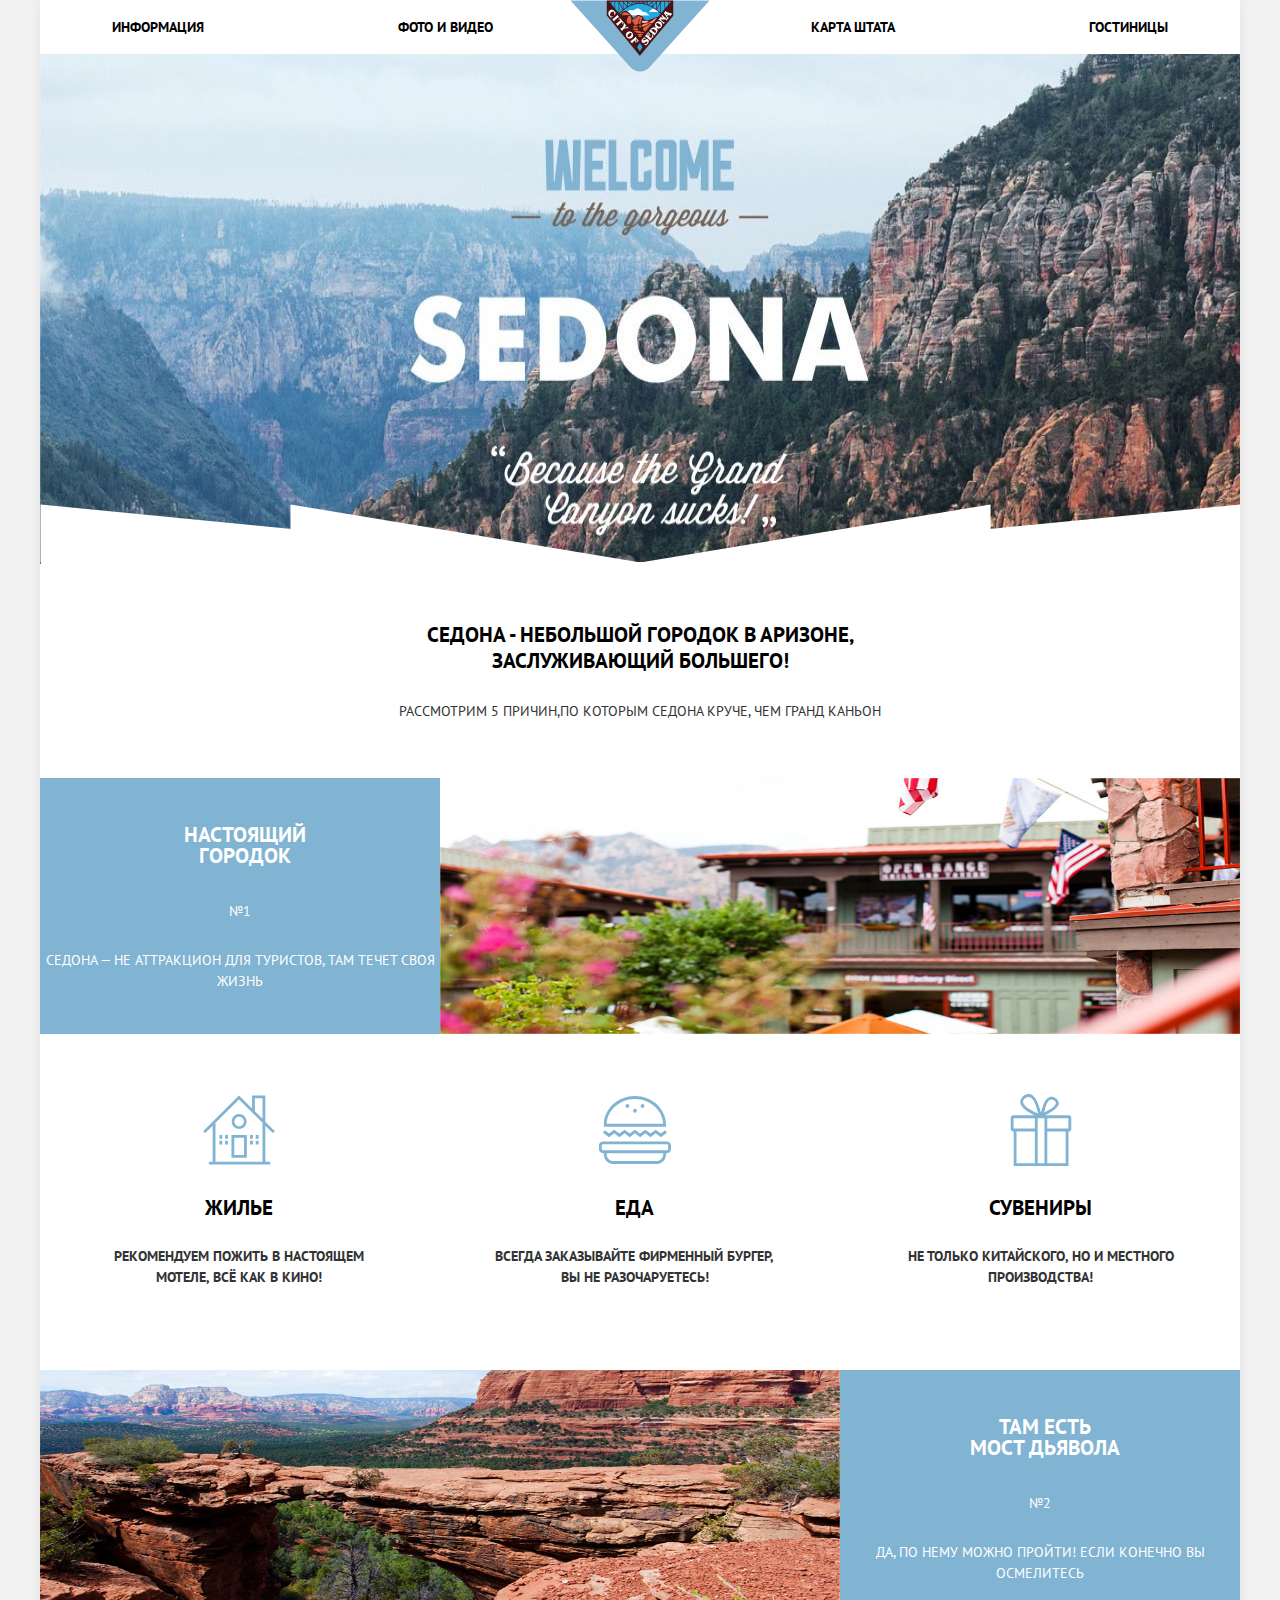
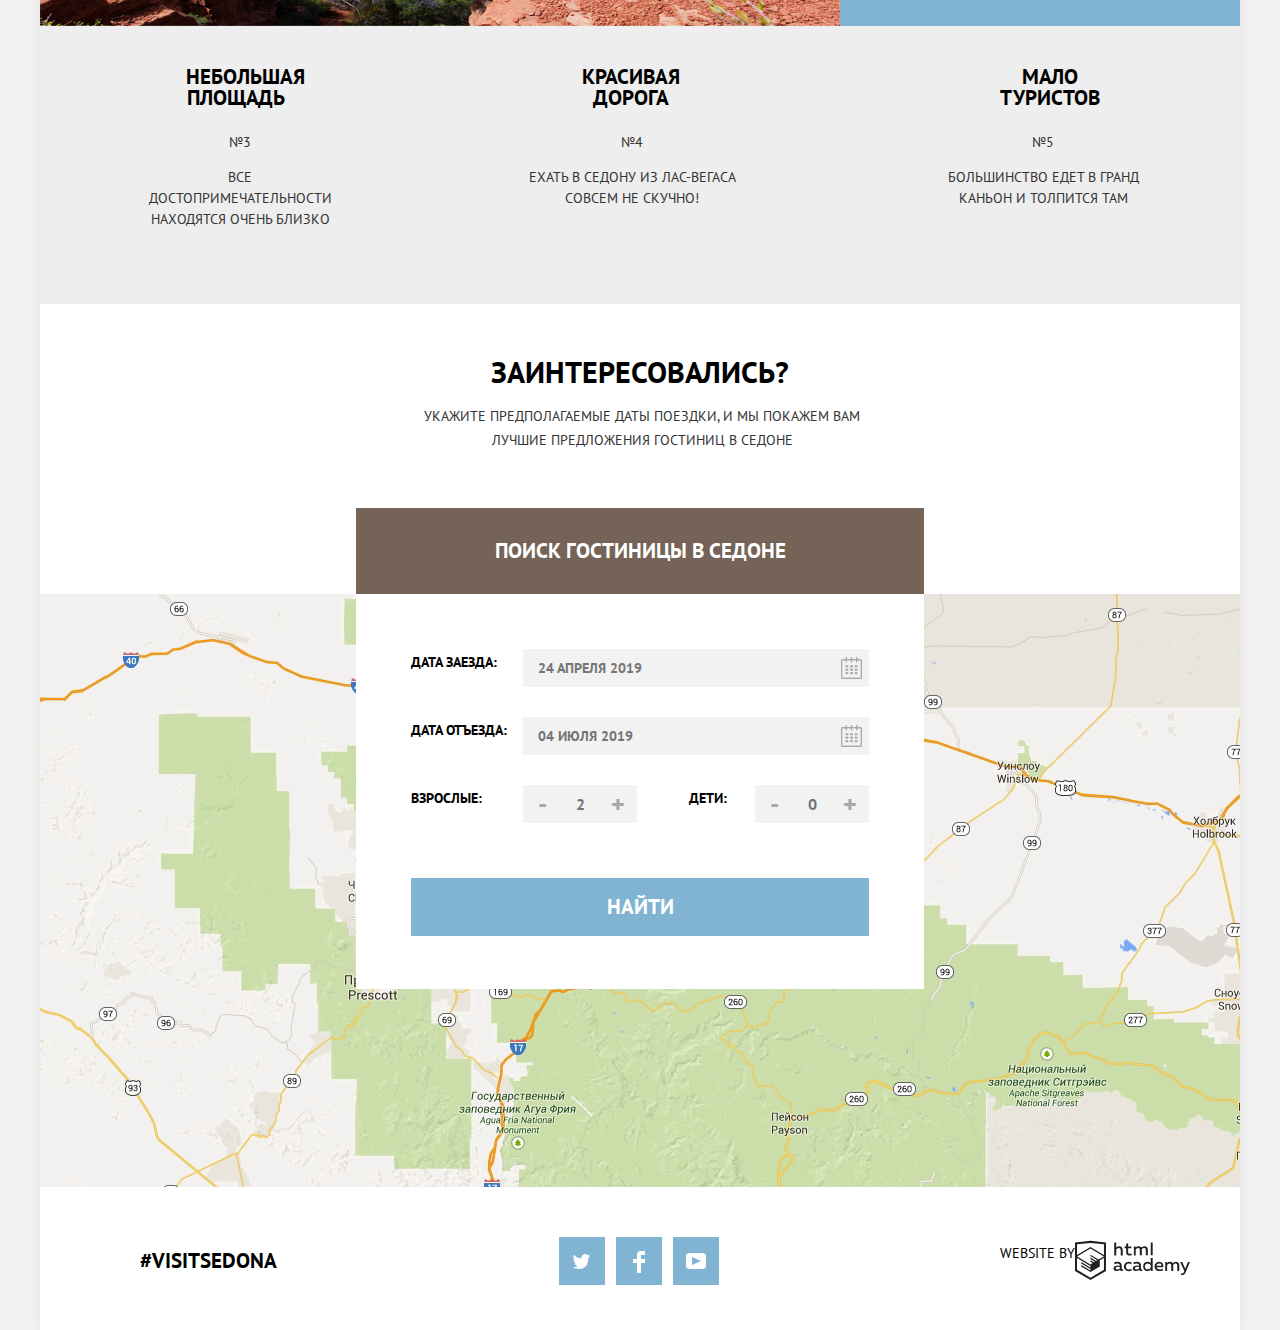
==== index.html @ 0217ecd9 "Доработка главной страницы 2" ====
<!Doctype html>
<html lang="ru">
<head>
	<meta charset="UTF-8">
	<meta name="keywords" content="отдых в Седоне, Седона, жилье в Седоне">
	<meta name="description" content="Поиск и бронирование жилья в Седоне. Помощь в организации отдыха.">
	<link href="css/normalize.css" rel="stylesheet">
	<link href="https://fonts.googleapis.com/css?family=PT+Sans:400,700&amp;subset=cyrillic" rel="stylesheet">
	<link href="css/style.css" rel="stylesheet" type="text/css">
	
	<title>HTML Academy: Седона</title>
</head>
<body>
	<header class="main-header">
		<nav class="main-navigation">
			<a class="main-header-logo" href="index.html">
				<img src="img/logo.png" width="140" height="72" alt="Логотип системы бронирования гостиниц города Седона">
			</a>
			<ul class="site-navigation">
				<li class="site-navigation-item"><a href="info.html">Информация</a></li>
				<li class="site-navigation-item"><a href="photo.html">Фото и видео</a></li>
				<li class="site-navigation-item"><a href="map.html">Карта штата</a></li>
				<li class="site-navigation-item"><a href="inner.html">Гостиницы</a></li>
			</ul>
		</nav>
	</header>
	<main class="container">
	<h1 class="visually-hidden">Welcome to Sedona</h1>
	
		<section class="welcome">
			<h2 class="visually-hidden">Приветствие</h2>
			<img class= "welcome-view" src="img/welcome.jpg" width="1200" height="510" alt="Панорама">
			<p class="welcome-first">Седона - небольшой городок в Аризоне,<br> заслуживающий большего!</p>
			<p class="welcome-reasons">Рассмотрим 5 причин,по которым Седона круче, чем Гранд каньон</p>
			
		</section>
		
		<section class="features">
			<h2 class="visually-hidden">Преимущества</h2>
			<div class="features-list">
				<div class="features-list-details">
					<h3>Настоящий городок</h3>
					<p class="features-list-details-num">№1</p>
					<p>Седона — не аттракцион для туристов, там течет своя жизнь</p>
				</div>

				<div class="features-list-view">
					<img src="img/ViewTown.jpg" width="800" height="256" alt="Виды города">
				</div>
			</div>
			<ul class="features-items-main">
						<li class="features-items-main-hotel">
						<img src="img/hotel.svg" width="72" height="72" alt="Жилье">
						<h4>Жилье</h4>
						<p>Рекомендуем пожить в настоящем мотеле, всё как в кино!</p>
						</li>
									
						<li class="features-items-main-meal">
						<img src="img/meal.svg" width="72" height="72" alt="Еда">
						<h4>Еда</h4>
						<p>Всегда заказывайте фирменный бургер, вы не разочаруетесь!</p>
						</li>
									
						<li class="features-items-main-gift">
						<img src="img/gifts.svg" width="72" height="72" alt="Сувениры">
						<h4>Сувениры</h4>
						<p>Не только китайского, но и местного производства!</p>
						</li>
			</ul>
			
			<div class="features-list">
		
				<div class="fetchers-list-view"><img src="img/ViewCanyon.jpg" width="800" height="256" alt="Виды каньона">
				</div>
				<div class="features-list-details">
						<h3>Там есть Мост дьявола</h3>
						<p class="features-list-details-num">№2</p>
						<p>Да, по нему можно пройти! Если конечно вы осмелитесь</p>
				</div>
			
			</div>	
				
			<div class="features-minor">
			<ul class="features-item">
				<li class="features-item-sight">
					<h3>Небольшая площадь</h3>
					<span>№3</span>
					<p>Все достопримечательности находятся очень близко</p>
				</li>
				
				<li class="features-item-fun">
					<h3>Красивая дорога</h3>
					<span>№4</span>
					<p>Ехать в Седону из Лас-Вегаса совсем не скучно!</p>
				</li>

				<li class="features-item-empty">
					<h3>Мало туристов</h3>
					<span>№5</span>
					<p>Большинство едет в гранд каньон и толпится там</p>
				</li>

			</ul>
			</div>

		
		</section>
		
		<section class="booking">
			<h2 class="visually-hidden">Бронирование отеля</h2>
			<h3 class="booking-head"> Заинтересовались?</h3>
			<p>Укажите предполагаемые даты поездки, и мы покажем вам лучшие предложения гостиниц в седоне</p>
		
		
			
				<div class="booking-search-button" > 
				<a class="booking-search" href="/search.html">Поиск гостиницы в Седоне</a>
				</div>
			
		</section>
		
			<div class="booking-form">
				<form class="booking-search-form" method="post" action="https://echo.htmlacademy.ru">
					<div class="booking-search-form-check">
						<label class="booking-search-form-check-label" for="check-in">Дата заезда:</label>
						<div class="booking-search-form-check-box">
						<input class="booking-search-form-check-input" type="text" id="check-in" placeholder="24 апреля 2019">
						<button class="booking-search-form-check-button" type="button"></button>
						</div>
					</div>
					<div class="booking-search-form-check">
						<label class="booking-search-form-check-label" for="check-out">Дата отъезда:</label>
						<div class="booking-search-form-check-box">
						<input class="booking-search-form-check-input" type="text" id="check-out" placeholder="04 июля 2019">
						<button class="booking-search-form-check-button" type="button"></button>
						</div>
					</div>
					<div class="booking-search-form-person">
						<div class="booking-search-form-person-adalt">
								<label class="booking-search-form-person-label" for="adult">Взрослые:</label>
								<div class="booking-search-form-person-box">
								<button type="button"><span>-</span></button>
								<input class="booking-search-form-person-input" type="text"id="adult" placeholder="2">
								<button type="button"><span>+</span></button>
								</div>
						</div>
						<div class="booking-search-form-person-kids">
							<label class="booking-search-form-person-label" for="kids">Дети:</label>
							<div class="booking-search-form-person-box">
							<button type="button"><span>-</span></button>
							<input class="booking-search-form-person-input" type="text" id="kids" placeholder="0">
							<button type="button"><span>+</span></button>
							</div>
						</div>
					</div>
						<button class="booking-search-form-button" type="submit">Найти</button>
				</form>
			</div>
		
		
			<section class="maps">
				<h2 class="visually-hidden">Карты</h2>
				<!--<img src="img/map.png" width="1200" height="593" alt="Карта региона">-->
			</section>
		
	</main>
	
	<footer class="main-footer">
		<p>
		#visitsedona
		</p>
		
		<div class="footer-sotial">
			<ul class="footer-sotial-list">
				<li> <a class="footer-social-button"  href="#"><svg xmlns="http://www.w3.org/2000/svg" xmlns:xlink="http://www.w3.org/1999/xlink" width="17" height="15" viewBox="0 0 17 15"><path fill="#FFF" d="M10.95.144c1.685-.496 2.984.27 3.577 1.179.673-.231 1.331-.481 2.011-.708a2.345 2.345 0 0 1-.857 1.768c.685.17 1.304-.491 1.304-.491-.169 1-1.006 1.788-1.563 2.024-.231 6.75-3.175 11.217-10.077 11.082h-.446c-.41 0-4.164-.46-4.898-1.887 2.271.196 3.893-.422 4.693-1.177-.96-.3-2.679-.477-2.979-2.95.349.106.564.228 1.19.119C1.705 8.247.374 7.53.448 5.33c.285.328 1.067.536 1.34.472C1.085 5.561-.182 2.442.894.85c1.818 1.854 3.735 3.606 7.152 3.773C8.254 2.33 9.183.793 10.95.144z"/></svg>

				<span class="visually-hidden">Twitter</span>
				</a></li>
				<li> <a class="footer-social-button" href="#"><svg xmlns="http://www.w3.org/2000/svg" width="12" height="22" viewBox="0 0 12 22"><path fill="#FFF" d="M12 4V0H8a4 4 0 0 0-4 4v4H0v4h4v10h4V12h4V8H8V4h4z"/></svg>
				<span class="visually-hidden">Facebook</span>
				</a></li>
				<li> <a class="footer-social-button" href="#"><svg xmlns="http://www.w3.org/2000/svg" xmlns:xlink="http://www.w3.org/1999/xlink" width="20" height="16" viewBox="0 0 20 16"><path fill="#FFF" d="M17 0H3C1.35 0 0 1.35 0 3v10c0 1.65 1.35 3 3 3h14c1.65 0 3-1.35 3-3V3c0-1.65-1.35-3-3-3zM6.027 11.998V4.002L15.014 8l-8.987 3.998z"/></svg>

				<span class="visually-hidden">Youtube</span>
				</a></li>
			</ul>
		</div>
		
		<div class="main-footer-logo">
			<span>website by</span>
			<svg class="footer-logo-html-academy" id="Layer_1" data-name="Layer 1" xmlns="http://www.w3.org/2000/svg" viewBox="0 0 108.08 36.85"><title>logo-htmlacademy-small1</title><path d="M44.61,26.88a2,2,0,0,0,.55-0.1v1.33a3.25,3.25,0,0,1-1.18.21,1.67,1.67,0,0,1-1.67-1,4.84,4.84,0,0,1-3.14,1.08c-1.51,0-2.91-.83-2.91-2.55,0-2.13,2-2.79,3.71-2.79a11.08,11.08,0,0,1,2.17.25v-0.3c0-1-.76-1.77-2.19-1.77a7.42,7.42,0,0,0-3,.64v-1.7a10.21,10.21,0,0,1,3.19-.55c2.36,0,3.81,1.12,3.81,3.65v3a0.54,0.54,0,0,0,.49.59h0.17Zm-6.44-1.13A1.35,1.35,0,0,0,39.63,27h0.11a3.39,3.39,0,0,0,2.41-1V24.58a9.72,9.72,0,0,0-1.81-.21c-1,0-2.16.33-2.16,1.38h0Zm12.36-6.11a5,5,0,0,1,2.57.64V22a4.08,4.08,0,0,0-2.3-.7,2.75,2.75,0,1,0,0,5.49,5,5,0,0,0,2.43-.64v1.71a6.27,6.27,0,0,1-2.76.57A4.21,4.21,0,0,1,46,24.51q0-.21,0-0.41a4.32,4.32,0,0,1,4.18-4.46h0.38Zm12.17,7.24a2,2,0,0,0,.55-0.1v1.33a3.25,3.25,0,0,1-1.18.21,1.67,1.67,0,0,1-1.67-1,4.84,4.84,0,0,1-3.14,1.08c-1.51,0-2.91-.83-2.91-2.55,0-2.13,2-2.79,3.71-2.79a11.08,11.08,0,0,1,2.17.25v-0.3c0-1-.76-1.77-2.19-1.77a7.42,7.42,0,0,0-3,.64v-1.7a10.21,10.21,0,0,1,3.19-.55c2.36,0,3.81,1.12,3.81,3.65v3a0.54,0.54,0,0,0,.49.59h0.17Zm-6.44-1.13A1.35,1.35,0,0,0,57.73,27h0.11a3.39,3.39,0,0,0,2.41-1V24.58a9.72,9.72,0,0,0-1.81-.21c-1.06,0-2.16.33-2.16,1.38h0ZM73,16V28.2H71.35V26.88a3.88,3.88,0,0,1-3.19,1.54,4.4,4.4,0,0,1,0-8.78,3.81,3.81,0,0,1,3,1.3V16H73Zm-4.53,5.22a2.76,2.76,0,1,0,0,5.52A2.86,2.86,0,0,0,71.15,25V23A2.91,2.91,0,0,0,68.49,21.27ZM79,19.64c3.31,0,4.46,2.68,3.92,5.09H76.7c0.21,1.5,1.67,2.11,3.19,2.11a6.11,6.11,0,0,0,2.64-.59v1.6a7.14,7.14,0,0,1-3,.57C77,28.42,74.78,27,74.78,24a4.18,4.18,0,0,1,4-4.39H79Zm0.09,1.54a2.28,2.28,0,0,0-2.44,2.1v0.06H81.3A2,2,0,0,0,79.13,21.18Zm5.73,7V19.87h1.65v1a3.81,3.81,0,0,1,2.78-1.27A2.86,2.86,0,0,1,91.89,21a4.12,4.12,0,0,1,2.91-1.33A3.06,3.06,0,0,1,98,23V28.2h-1.9V23.05a1.59,1.59,0,0,0-1.42-1.75H94.42a2.8,2.8,0,0,0-2.07,1.12V28.2h-1.9V23.05A1.59,1.59,0,0,0,89,21.31H88.8a3,3,0,0,0-2.21,1.29v5.63H84.86Zm21.31-8.33h1.9l-3.91,9.46c-0.9,2.17-2.09,2.86-3.35,2.86a4.76,4.76,0,0,1-1.1-.14V30.46a2.86,2.86,0,0,0,.85.12c0.9,0,1.58-.64,2.07-1.9l0.17-.42-4-8.4h2l2.86,6.29ZM38.73,1.46V6.22a3.81,3.81,0,0,1,2.7-1.14,3.25,3.25,0,0,1,3.44,3.4v5.15H43V8.72a1.81,1.81,0,0,0-1.61-2h-0.3a2.93,2.93,0,0,0-2.32,1.39v5.52h-1.9V1.46h1.9ZM49.94,2.31v3h3V6.91h-3v3.81c0,1.1.5,1.46,1.58,1.46a4.49,4.49,0,0,0,1.69-.33v1.6A6.8,6.8,0,0,1,51,13.8a2.55,2.55,0,0,1-2.86-2.74V6.89H46.58V5.26h1.5V2.74Zm5.4,11.31V5.28H57v1A3.81,3.81,0,0,1,59.77,5a2.86,2.86,0,0,1,2.6,1.33A4.12,4.12,0,0,1,65.28,5,3.06,3.06,0,0,1,68.44,8.4v5.21h-1.9V8.46a1.59,1.59,0,0,0-1.42-1.75H64.89a2.8,2.8,0,0,0-2.07,1.12v5.78h-1.9V8.46A1.59,1.59,0,0,0,59.5,6.71H59.27A3,3,0,0,0,57.06,8v5.63H55.34ZM71.17,1.45H73V13.6H71.17V1.45ZM14.71,0H14.55L0,1.54V28.21l14.55,8.66,14.55-8.66V1.54Zm12.5,27.1L14.55,34.64,1.9,27.12V16.18l12.59,7.5V25L5.86,19.9v1.31l8.68,5.21v1.39L5.87,22.65V24l8.68,5.21,8.75-5.24V18.31L27.2,16V27.12Zm0-12.53-3.48,2-1.6,1L14.51,13v1.31L21,18.23H21l-0.14.09-1,.54-5.37-3.2V17l4.24,2.52-1,.67-3.2-1.9v1.31l2.1,1.24L14.5,22.1,2,14.65,14.51,7.11Zm0-1.32L14.49,5.76,1.91,13.25v-10L14.56,1.92,27.21,3.25v10h0Z" transform="translate(0 -0.02)" fill="#231f20"/></svg>
		</div>
		
	</footer>
	
</body>

</html>
---- css/style.css ----
﻿body{

	
	margin:0 auto;
	padding: 0;
	
	font-family: "PT Sans", Arial, sans-serif;
	font-size: 21px;
	font-weight: bold;
	line-height: 21px;	
	text-transform: uppercase;
	color: #000000;
	
	background-color: #ffffff;
	width: 1200px;
	box-shadow: 0 0 10px #e1e1e1;
}

html {
	background: #f2f2f2;
}

a{
	text-decoration: none;
	color: inherit;
}

.main-navigation{
	font-size: 14px;
	line-height: 26px;	
	color: #000000;
	background-color: #ffffff;
}

.site-navigation{
	list-style:none;
	width: 1200px;
}
.site-navigation a{
	color: #000000;
}
.welcome {
	
	font-size: 21px;
	line-height: 26px;	
	color: #000000;
	
	background-image: url(img/welcome.png);
	background-image: url(img/background-photo.jpg);
	background-position: top center;
	background-color: #ffffff
}

.welcome {
	
	font-size: 21px;
	line-height: 26px;	
	color: #000000;
	text-align: center;
	
	background-color: #ffffff
}

.welcome-reasons {
	
	font-size: 14px;
	line-height: 26px;	
	font-weight: normal;
	color: #333333;
	text-align: center;
	
	background-color: #ffffff
}

.visually-hidden {
	position: absolute !important;
	clip: rect(1px 1px 1px 1px); /* IE6, IE7 */
	clip: rect(1px, 1px, 1px, 1px);
	padding:0 !important;
	border:0 !important;
	height: 1px !important; 
	width: 1px !important; 
	overflow: hidden;
}

/*стилизация блока преимуществ*/

.features-list {
	list-style: none;
}
.features-items-main {
	list-style: none;
}
.features-item-main {
	list-style: none;
}
.features-item {
	list-style: none;
}
.features-item {
	text-align: center;
}

.features-list-details {
	text-align: center;
	background-color: #81b3d2;
	
}
.features-list-details h3{
	font-size: 21px;
	line-height: 21px;
	color: #ffffff;
	
	background-color: #81b3d2;
	
	width: 150px;
	margin-top: 46px;
	margin-left: 130px;
	
}
.features-list-details-num {
	font-size: 14px;
	line-height: 21px;
	font-weight: normal;
	color: #ffffff;

	
	background-color: #81b3d2;
	
}

.features-list-details p{
	font-size: 14px;
	line-height: 21px;
	font-weight: normal;
	color: #ffffff;

	
	background-color: #81b3d2
	
}
.features-items-main {
	color: #000000;
	background-color: #ffffff;
	margin: 0px;
	text-align: center;
	
}

.features-items-main ul {
	 	padding-left: 0px;
}

.features-items-main h4{
	font-size: 21px;
	line-height: 21px;
	color: #000000;
	
	background-color: #ffffff;
	
}
.features-items-main p{
	font-size: 14px;
	line-height: 21px;
	color: #333333;
	
	background-color: #ffffff;
	
}



.features-items-main-hotel p {
	width: 252px;
}


.features-items-main-meal p {
	width: 284px;
}


.features-items-main-gift p {
	width: 273px;
}

.features-item {
	background-color: #eeeeee;
}
.features-item h3{
	font-size: 21px;
	line-height: 21px;
	color: #000000;
	
	background-color: #eeeeee;
}
.features-item span{
	font-size: 14px;
	line-height: 21px;
	font-weight: normal;
	color: #333333;
	
	background-color: #eeeeee;
}

.features-item p{
	font-size: 14px;
	line-height: 21px;
	font-weight: normal;
	color: #333333;
	
	background-color: #eeeeee;
}


/* стилизация формы поиска отеля */


.booking {
	font-size: 30px;
	line-height: 36px;
	color: #000000;
	
	background-color: #ffffff;
	text-align: center;
	position: relative;
	padding-top: 50px;
}	

.booking-head {
	font-size: 30px;
	line-height: 36px;
	color: #000000;
	margin: 0;
}
.booking p{
	font-size: 14px;
	line-height: 24px;
	font-weight: normal;
	color: #333333;
	background-color: #ffffff;
	margin-bottom: 56px;
	margin-left: 382px;
	width: 440px;
	
}				

.booking-search-button a{
	font-size: 21px;
	line-height: 26px;
	text-transform: uppercase;
	text-align: center;
	color: #ffffff;
	width: 568px;
	
	
	background-color: #766357;
	padding-bottom:30px;
	padding-top: 30px;
	margin: 0 auto;
	
	display: block;
	
	
}



.button {
	border-style: none;
	background-color: inherit;
	color: inherit;
}


.booking-search-button a:hover {
	background-color: #604e43;
}
.booking-search-button a:active {
	background-color: #503e33;
	color: rgba(255, 255, 255, 0.3);
}






.booking-form {
	text-align: center;
	padding:55px 55px;
	width: 568px;
	height: 395px;
	background-color: #ffffff;
	
}

.booking-search-form {
	font-size: 14px;
	line-height: 26px;
	color: #000000;
	
	border: none;
	background-color: #ffffff;
}

.booking-search-form-check-box {
	display: flex;
	box-sizing: border-box;
	width: 346px;
}

.booking-search-form-check-input {
	font: inherit;
	color: #000000;
	text-transform: uppercase;
	
	border: none;
	background-color: #f2f2f2;
	width: 312px;
	
	box-sizing: border-box;
	padding-top: 6px;
	padding-bottom: 6px;
	padding-left: 15px;
	padding-right: 30px;
}



.booking-search-form-check-button  {
  background-image: url("..//img/calendar.png");
  background-position: center;
  background-repeat: no-repeat;
  background-color: #f2f2f2;
  
  border: 0;
  padding: 0;
  width: 36px;
 
  
}

.booking-search-form-check-input:hover {
	background-color: #ebebeb;
}	
.booking-search-form-check-input:focus{
	background-color: #ffffff;
	border-color: #e5e5e5;
	border-width: 2px;
}	

.booking-search-form-person-input {
	background-color: #f2f2f2;
	border: none;
	width: 38px;
	height: 38px;
	text-align: center;
	padding: 0;
	
	font-size: 16px;
	color: #000000;
	font-weight: bold;
}

.booking-search-form-person button { 
	background-color: #f2f2f2;
	border: none;
	width: 38px;
	height: 38px;
	padding: 0;
	
	font-size: 26px;
	color: #a9a9a9;
	font-weight: bold;
}


.booking-search-form-button {
	font-size: 21px;
	line-height: 26px;
	text-align: center;
	color: #ffffff;
	text-transform: uppercase;
	font-weight: bold;
	
	width: 458px;
	height: 58px;
	border: none;
	background-color: #81b3d2;
}	

.booking-search-form-button:hover{
	background-color: #669ec0;
}

.booking-search-form-button:active{
	background-color: #5496bd;
	color: rgba(255, 255, 255, 0.3)
}

			
/* стилизация секции карт*/




/*стилизация footer*/

.main-footer {
	color: #000000;

	background-color: #ffffff;
}

.main-footer p{
	font-size: 21px;
	line-height: 26px;
}

.main-footer ul{
		list-style:none;
}
		
.footer-social-button {
	width: 46px;
	height: 34px;
	background-color: #81b3d2;
	display: inline-block;
	text-align: center;
	padding-top: 14px;
}	

.footer-social-button:hover{
	background-color: #669ec0;
}

.footer-social-button:active{
	background-color: #5496bd;
	color: #ffffff;
}

.main-footer span{
	font-size: 14px;
	line-height: 26px;
	font-weight: normal;
}	




.footer-logo-html-academy {

	width:115px;
	height:41px;
	color: #000000;	
	
}

.footer-logo-html-academy:hover{
	color: #81b3d2;
}
.footer-logo-html-academy:active{
	color: #ebebeb;
}



/*стилизация страницы с отелями*/

.hotels-list {
	
	background-color: #ffffff;
}		


.hotels-list-item-details {
	text-decoration: none;
	font-size: 14px;
	line-height: 21px;
	color: #ffffff;
	
	background-color: #81b3d2;
	
}		

.hotels-list-item-details:hover {
	color:#ffffff;
	background-color: #669ec0;
}																																							

.hotels-list-item-details:active {
	color:rgba(255, 255, 255, 0.3);
	background-color: #5496bd;
}

.hotels-list-item-booking {
	text-decoration: none;
	font-size: 14px;
	line-height: 21px;
	color: #ffffff;
	
	background-color: #766357; 
	
}	


.hotels-list-item-booking:hover {
	color:#ffffff;
	background-color: #604e43;
}																																							

.hotels-list-item-booking:active {
	color:rgba(255, 255, 255, 0.3);
	background-color: #503e33;}


.hotels-sort h3 {
	font-size: 21px;
	line-height: 26px;
	color: #000000;
	
	background-color: #ffffff;
}	





.hotels-sort-list-item {
	font-size: 12px;
	line-height: 17px;
	font-weight: normal;
	color: #cacaca;
	border-bottom: 1px dotted #81b3d2;
	
	background-color: #ffffff;
}	
	
.hotels-sort-list-item:hover {
	
	color: #81b3d2;

	
}		
.hotels-sort-list-item:active {
	
	color: #000000;
	text-decoration: none;
	border-bottom-color: transparent;
}	
	
	
	
	

.hotels-list h3 {
	font-size: 21px;
	line-height: 26px;
	color: #000000;
	
	background-color: #ffffff;
}	



.hotels-list {
	font-size: 14px;
	line-height: 21px;
	font-weight: normal;
	color: #333333;
	
	background-color: #ffffff;
}	

.hotels-list-item-star {
	list-style:none;
}
.hotels-list-item-rang {
	font-size: 14px;
	line-height: 21px;
	font-weight: normal;
	color: #666666;
	
	background-color: #f2f2f2;
}
/*--------------сеточные стили----------------------------*/

/*временно для сетки
body{

	background-image: url('../img/sedona-index_background.jpg');
	background-position: top center;
	background-color: rgba(0,0,0,0.5);
	background-size: 1372px auto;
	background-repeat: no-repeat;
}
*/
.main-navigation {
	position: relative;
	margin-top: 0px;
	display: flex;
	width: 100%;
	box-sizing: border-box;
	justify-content: center;
	background-color: #ffffff;
	
}

.site-navigation {
	display: flex;
	box-sizing: border-box;
	justify-content: space-between;
	padding-left: 0px;
	
}

.main-header-logo {
	position: absolute;
	padding:0px;
	top: 0px;
	left: 50%;	
	transform: translateX(-50%);
}

.site-navigation-item {
	padding-left: 72px;
	padding-right: 72px;
}

.site-navigation li:nth-child(2) {
	margin-left: -125px;
}

.site-navigation li:nth-child(3) {
	margin-right: -125px;
}


.welcome-first {
	position: relative;
	margin-top: 52px;
	margin-bottom: 24px;

}

.welcome-reasons {
	margin-bottom: 54px;
}
.welcome-first::before {
	content:"";
	position: absolute;
	top: -118px;
	left: 0;
	width: 100%;
	height: 60px;
	background-image: url('../img/polygon.png');
}

.welcome-mask {
	position: absolute;
	top: -60px;
}

.features-list {
	display: flex;
	margin:0;
}

.features-list img {
	display: block;
}

.features-list-details {
	display: flex;
	box-sizing: border-box;
	margin:0;
	width: 400px;
	flex-direction: column;
	
}


.features-items-main {
	display: flex;
	justify-content: space-between;
	
}

.features-second {
	display: flex;
	direction: row;
	margin:0;
}

.view-canyon {
	display: flex;
	width: 800px;
    margin:0;
}

.features-items-main {
	display: flex;
	flex-basis: 400px;
	margin:0;
	align-items: flex-start;
	padding-left: 73px;
	padding-right: 63px;
	padding-top: 60px;
	padding-bottom: 68px;
}

.features-item {
	display: flex;
	justify-content: space-between;
	padding-left: 96px;
	padding-right: 74px;
	margin: 0;
	padding-top: 40px;
	padding-bottom: 60px
}

.features-item-sight {
	width: 208px;
	text-align: center;
}

.features-item-sight h3{
	width: 100px;
	margin-top: 0;
	margin-left: 50px;
}
.features-item-fun {
	width: 262px;
	text-align: center;
}
.features-item-fun h3 {
	width: 100px;
	margin-top: 0;
	margin-left: 80px;

}

.features-item-empty {
	width: 246px;
}
.features-item-empty h3 {
	margin-top: 0;
	width: 100px;
	margin-left: 80px;
}	
	
	
.booking-form {
	display: flex;
	box-sizing: border-box;
	width: 568px;
	flex-direction: column;
	position: absolute;
	left: 50%;	
	transform: translateX(-50%);
	
}

.booking-search-form-check{
	display: flex;
	box-sizing: border-box;
	justify-content: space-between;
	margin: 0 auto;
	margin-bottom: 30px;
}

.booking-search-form-person {
	display: flex;
	box-sizing: border-box;
	justify-content: space-between;
	margin: 0 auto;
	margin-bottom: 55px;
}

.booking-search-form-person-adalt{
	display: flex;
	box-sizing: border-box;
	justify-content: space-between;
	width: 226px;

}

.booking-search-form-person-kids{
	display: flex;
	box-sizing: border-box;
	justify-content: space-between;
	width: 180px;

}

.booking-search-form-person-box {
	display: flex;
	box-sizing: border-box;
	width: 114px;
}

.maps {
	height: 593px;
	background-image: url(..//img/map.png);
	
}

.main-footer {
	display: flex;
	box-sizing: border-box;
	justify-content: space-between;
	padding-left: 132px;
	padding-left: 100px;
	padding-top: 40px;
	padding-bottom: 35px;
	align-items: center;
}

.footer-sotial-list {
	display: flex;
	box-sizing: border-box;
	justify-content: space-between;
	width: 160px;
	margin: 0;
	padding-left: 0;
	align-items: center;
	
}

.main-footer-logo {
	display: flex;
	box-sizing: border-box;
	width: 240px;
	margin: 0;
}

/*сетки страницы отелей*/

.hotels-sort {
	display: flex;
	box-sizing: border-box;
}

.hotels-sort-list {
	display: flex;
	box-sizing: border-box;
	justify-content: space-between;
	width: 416px;
	list-style: none;
	padding-left:0;
	align-items: center;
}

.hotels-list-item {
	display: flex;
	box-sizing: border-box;
	border-bottom: 3px solid #f2f2f2;
	
}
.hotels-list-item-view {
padding-top: 28px;
}


.hotels-list-item-name {
	width: 260px;
	margin-right: 522px;
	margin-left: 34px;
	margin-bottom: 28px;
	margin-top: 5px;
	
	
}


.hotels-list-item-star {
	background-image: url("..//img/star.svg");
	background-repeat: no-repeat;
}
.hotels-list-item-star {
	display: inline-block;
	width: 22px;
	height: 17px;
}

.filtres {
	background-color: #477ca8;
	background-image: url("..//img/filter-background.jpg");
	background-position: 0 center;
}

.filtres-form {
	
	font-size: 14px;
	line-height: 21px;
	font-weight: normal;
	color: #ffffff;
	
	display: flex;
	box-sizing: border-box;
	justify-content: space-between;
}

.filtres-form h3{
	font-size: 16px;
	line-height: 21px;	
	color: #ffffff;
}

.filtres-form-lists {
	display: flex;
	box-sizing: border-box;
	justify-content: space-between;
	width: 530px;
}

.filtres-form-checkbox {
	width: 240px;
}

.filtres-form-checkbox-list {
	list-style: none;
}


.filtres-form-checkbox-list-item label {
	position: relative;
}

.filtres-form-checkbox-list-item input:not(:checked)+label::before {
	content:"";
	position: absolute;
	top: 2px;
	left: -30px;
	width: 30px;
	height: 30px;
	background-image: url("../img/checkbox-off.png");
	background-repeat: no-repeat;
	background-position: center;
	
}

.filtres-form-checkbox-list-item input:checked+label::before {
	content:"";
	position: absolute;
	top: 2px;
	left: -30px;
	width: 30px;
	height: 30px;
	background-image: url("../img/checkbox-on.png");
	background-repeat: no-repeat;
	background-position: center;
	
}

/*стилизация ползунков*/

.filter-ranger {
	width: 330px;
	margin: 50px auto;
	color: #ffffff;
	text-transform: uppercase;
	
}

.filter-ranger-title {
	margin-bottom: 9px;
	
	font-weight: 600;
	font-size: 16px;
	line-height: 21px;
	
}

.price-controls {
	position: relative;
	
	height: 36px;
	margin-bottom: 20px;
	
	font-size: 0;
	
	border: 2px solid #ffffff;
	border-radius: 2px;
	
}
.price-controls::after {
	content:"";
	position: absolute;
	
	width: 2px;
	height: 22px;
	
	background: #ffffff;
	
	top: 50%;
	left: 50%;
	transform: translate(-50%, -50%);
}


.price-controls label{
	display: inline-block;
	
	font-size: 14px;
	line-height: 38px;
	vertical-align: top;
	
	cursor: pointer;
	
}

.price-controls .min-price, 
.price-controls .max-price {
	width: 90px;
	padding-left: 65px;
}

.price-controls input {
	width: 50px;
	margin: 0;
	
	color: inherit;
	font: inherit;
	
	background: none;
	border: none;
}

.range-controls {
	position: relative;
	
	margin-bottom: 32px;
}
.range-controls .scale {
	height: 2px;
	
	background: rgba(255, 255, 255, 0.3);
}

.range-controls .bar {
	position: absolute;
	top: 0;
	left:0;
	
	width: 80%;
	height: 2px;
	
	background: #ffffff;
}
.range-toggle {
	position: absolute;
	top: -9px;
	
	width: 4px;
	height: 4px;
	
	background: #ababab;
	border: 8px solid #ffffff;
	
	border-radius: 50%;
	box-shadow: 0 2px 1px 0 rgba(0, 1, 1, 0.2 );
	cursor: pointer;
}

.range-toggle:hover {
	background: #1c4f80;
}

.range-toggle-min {
	left: 0;
}

.range-toggle-max {
	left: 80%;
}

.btn-transparent {
	display: block;
	margin: 0 auto;
	padding: 6px 35px;
	
	font-size: 14px;
	line-height: 20px;
	color: #ffffff;
	text-transform: uppercase;
	
	background: transparent;
	border: 2px solid #ffffff;
	border-radius: 2px;
	cursor: pointer;
	
}
.btn-transparent:hover {
	color: #000000;
	
	background: #ffffff;
}
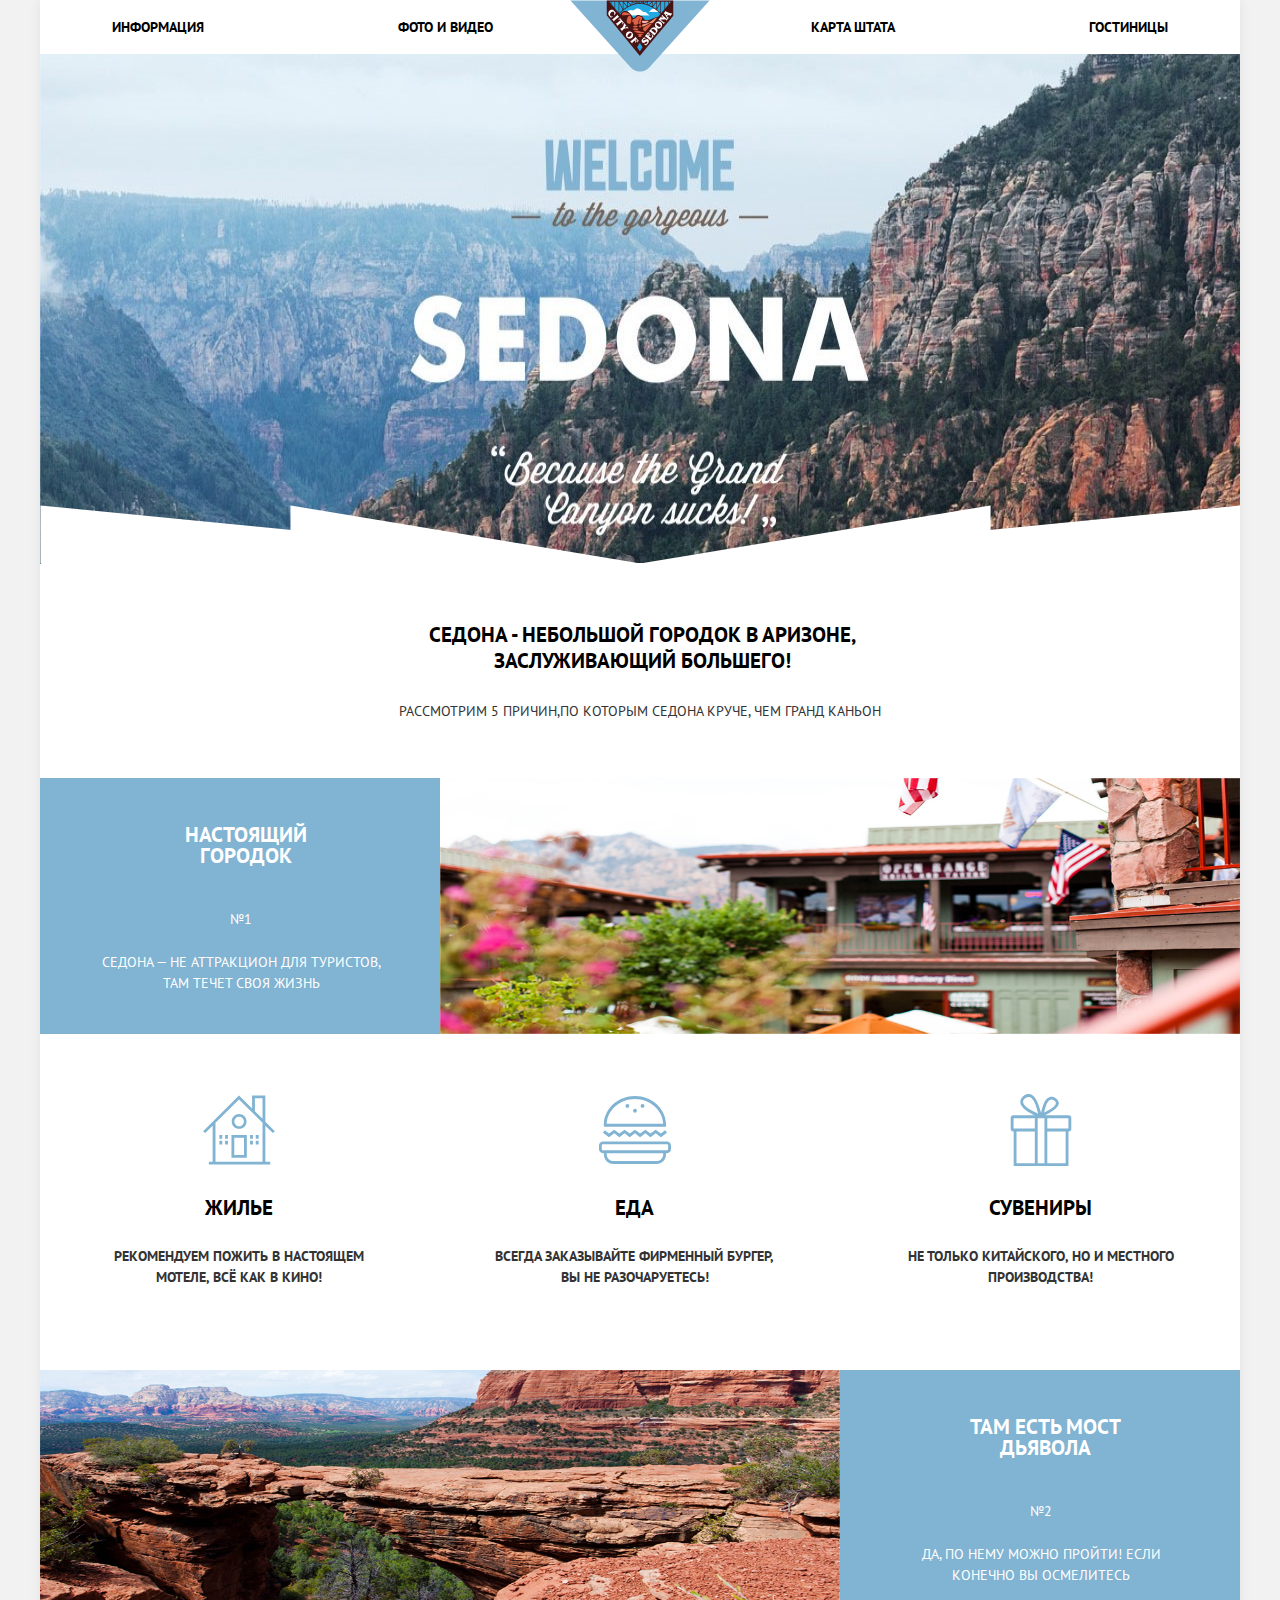
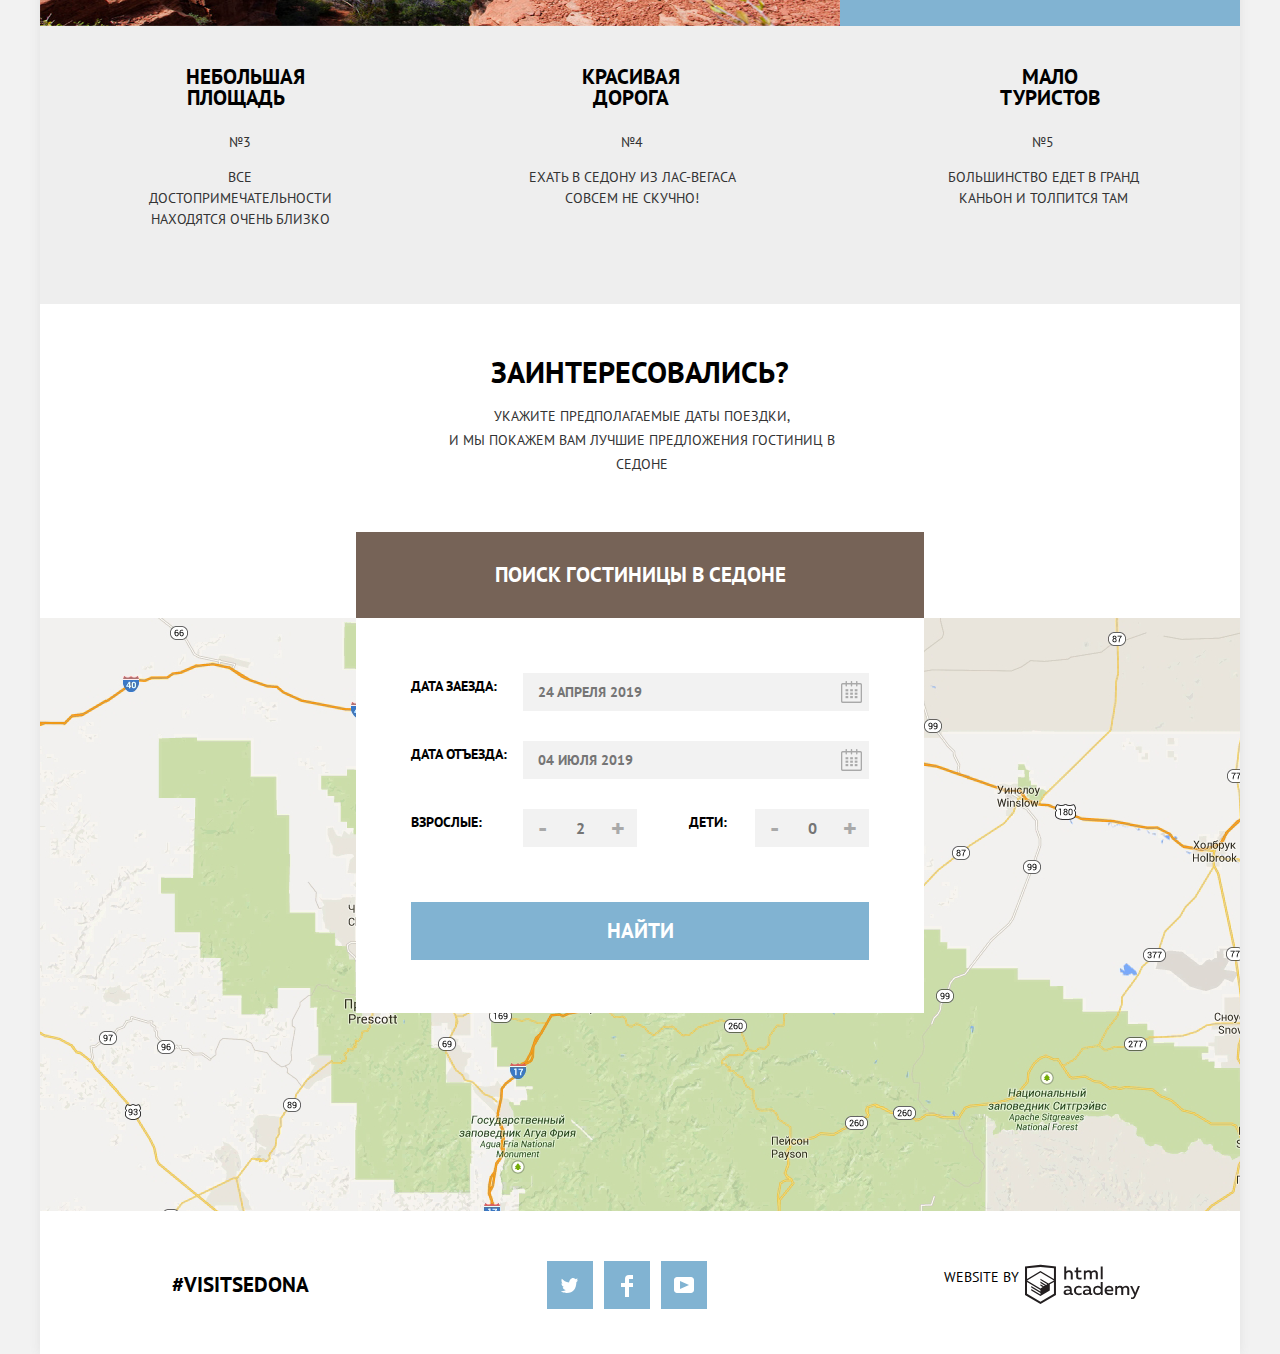
==== commit 1a91de67: "главная страница исправления" ====
--- a/index.html
+++ b/index.html
@@ -30,7 +30,7 @@
 		<section class="welcome">
 			<h2 class="visually-hidden">Приветствие</h2>
 			<img class= "welcome-view" src="img/welcome.jpg" width="1200" height="510" alt="Панорама">
-			<p class="welcome-first">Седона - небольшой городок в Аризоне,<br> заслуживающий большего!</p>
+			<div class="welcome-first"><p class="welcome-first-text">Седона - небольшой городок в Аризоне, заслуживающий большего!</p></div>
 			<p class="welcome-reasons">Рассмотрим 5 причин,по которым Седона круче, чем Гранд каньон</p>
 			
 		</section>
@@ -109,7 +109,7 @@
 		<section class="booking">
 			<h2 class="visually-hidden">Бронирование отеля</h2>
 			<h3 class="booking-head"> Заинтересовались?</h3>
-			<p>Укажите предполагаемые даты поездки, и мы покажем вам лучшие предложения гостиниц в седоне</p>
+			<p>Укажите предполагаемые даты поездки,<br> и мы покажем вам лучшие предложения гостиниц в седоне</p>
 		
 		
 			
--- a/css/style.css
+++ b/css/style.css
@@ -18,12 +18,15 @@
 
 html {
 	background: #f2f2f2;
-}
+	
+}
+
 
 a{
 	text-decoration: none;
 	color: inherit;
 }
+
 
 .main-navigation{
 	font-size: 14px;
@@ -113,7 +116,7 @@
 	
 	background-color: #81b3d2;
 	
-	width: 150px;
+	width: 151px;
 	margin-top: 46px;
 	margin-left: 130px;
 	
@@ -134,6 +137,8 @@
 	line-height: 21px;
 	font-weight: normal;
 	color: #ffffff;
+	width: 282px;
+	margin: 22px 0 0 60px;
 
 	
 	background-color: #81b3d2
@@ -468,9 +473,17 @@
 
 /*стилизация страницы с отелями*/
 
+
+.hotels {
+	padding-left:74px;
+	padding-right:74px;
+}
+
 .hotels-list {
 	
 	background-color: #ffffff;
+	padding-left: 0;
+	margin: 0;
 }		
 
 
@@ -481,6 +494,8 @@
 	color: #ffffff;
 	
 	background-color: #81b3d2;
+	width: 110px;
+	padding: 8px 16px 8px 16px;
 	
 }		
 
@@ -501,6 +516,8 @@
 	color: #ffffff;
 	
 	background-color: #766357; 
+	width: 140px;
+	padding: 8px 16px 8px 16px;
 	
 }	
 
@@ -519,6 +536,8 @@
 	font-size: 21px;
 	line-height: 26px;
 	color: #000000;
+	
+	padding-left: 72px;
 	
 	background-color: #ffffff;
 }	
@@ -533,6 +552,7 @@
 	font-weight: normal;
 	color: #cacaca;
 	border-bottom: 1px dotted #81b3d2;
+	margin-left: 32px;
 	
 	background-color: #ffffff;
 }	
@@ -583,6 +603,8 @@
 	color: #666666;
 	
 	background-color: #f2f2f2;
+	margin: 46px 0 0 0;
+	padding: 6px 15px 6px 15px;
 }
 /*--------------сеточные стили----------------------------*/
 
@@ -641,7 +663,14 @@
 	position: relative;
 	margin-top: 52px;
 	margin-bottom: 24px;
-
+	
+
+}
+
+.welcome-first-text {
+	width: 444px;
+	margin: 0 0 0 380px;
+	
 }
 
 .welcome-reasons {
@@ -650,7 +679,7 @@
 .welcome-first::before {
 	content:"";
 	position: absolute;
-	top: -118px;
+	top: -117px;
 	left: 0;
 	width: 100%;
 	height: 60px;
@@ -770,6 +799,15 @@
 	margin-bottom: 30px;
 }
 
+.booking-search-form-check-label {
+	align-items: center;
+}
+
+.booking-search-form-person-label {
+	align-items: center;
+}
+
+
 .booking-search-form-person {
 	display: flex;
 	box-sizing: border-box;
@@ -810,8 +848,8 @@
 	display: flex;
 	box-sizing: border-box;
 	justify-content: space-between;
+	padding-right: 100px;
 	padding-left: 132px;
-	padding-left: 100px;
 	padding-top: 40px;
 	padding-bottom: 35px;
 	align-items: center;
@@ -831,7 +869,8 @@
 .main-footer-logo {
 	display: flex;
 	box-sizing: border-box;
-	width: 240px;
+	justify-content: space-between;
+	width: 196px;
 	margin: 0;
 }
 
@@ -845,12 +884,30 @@
 .hotels-sort-list {
 	display: flex;
 	box-sizing: border-box;
-	justify-content: space-between;
-	width: 416px;
+	width: 854px;
 	list-style: none;
-	padding-left:0;
+	padding-left:46px;
 	align-items: center;
 }
+
+.hotels-sort-list-title {
+	font-size: 12px;
+	line-height: 18px;
+	font-weight: normal;
+	color: #000000;
+}
+
+.hotels-sort-list-arrows {
+	display: flex;
+    box-sizing: border-box;
+	justify-content: space-between;
+	list-style: none;
+	width: 36px;
+	margin-top: 36px;
+	padding: 0;
+}
+
+
 
 .hotels-list-item {
 	display: flex;
@@ -873,6 +930,25 @@
 	
 }
 
+.hotels-list-item-name-button {
+	display: flex;
+	box-sizing: border-box;
+	justify-content: space-between;
+	width: 260px;
+	
+}
+
+.hotels-list-item-name-more {
+	display: block;
+
+}
+
+.hotels-list-item-stars {
+	text-align: right;
+	
+	padding-left: 0;
+	margin-top: 30px;
+}
 
 .hotels-list-item-star {
 	background-image: url("..//img/star.svg");
@@ -906,23 +982,39 @@
 	font-size: 16px;
 	line-height: 21px;	
 	color: #ffffff;
+	margin-bottom: 30px;
+	margin-top: 0;
+	
 }
 
 .filtres-form-lists {
 	display: flex;
 	box-sizing: border-box;
 	justify-content: space-between;
+	align-content: space-between;
 	width: 530px;
+	padding-left: 74px;
+	
+	padding-top: 30px;
+	padding-bottom: 30px;
+	
 }
 
 .filtres-form-checkbox {
+	
 	width: 240px;
+	
+	
 }
 
 .filtres-form-checkbox-list {
 	list-style: none;
-}
-
+	
+}
+
+.filtres-form-checkbox-list-item {
+	margin-bottom: 30px;
+}
 
 .filtres-form-checkbox-list-item label {
 	position: relative;
@@ -931,8 +1023,8 @@
 .filtres-form-checkbox-list-item input:not(:checked)+label::before {
 	content:"";
 	position: absolute;
-	top: 2px;
-	left: -30px;
+	top: -4px;
+	left: -40px;
 	width: 30px;
 	height: 30px;
 	background-image: url("../img/checkbox-off.png");
@@ -944,8 +1036,8 @@
 .filtres-form-checkbox-list-item input:checked+label::before {
 	content:"";
 	position: absolute;
-	top: 2px;
-	left: -30px;
+	top: -4px;
+	left: -40px;
 	width: 30px;
 	height: 30px;
 	background-image: url("../img/checkbox-on.png");
@@ -958,7 +1050,8 @@
 
 .filter-ranger {
 	width: 330px;
-	margin: 50px auto;
+	margin: 30px auto;
+	margin-right: 72px;
 	color: #ffffff;
 	text-transform: uppercase;
 	
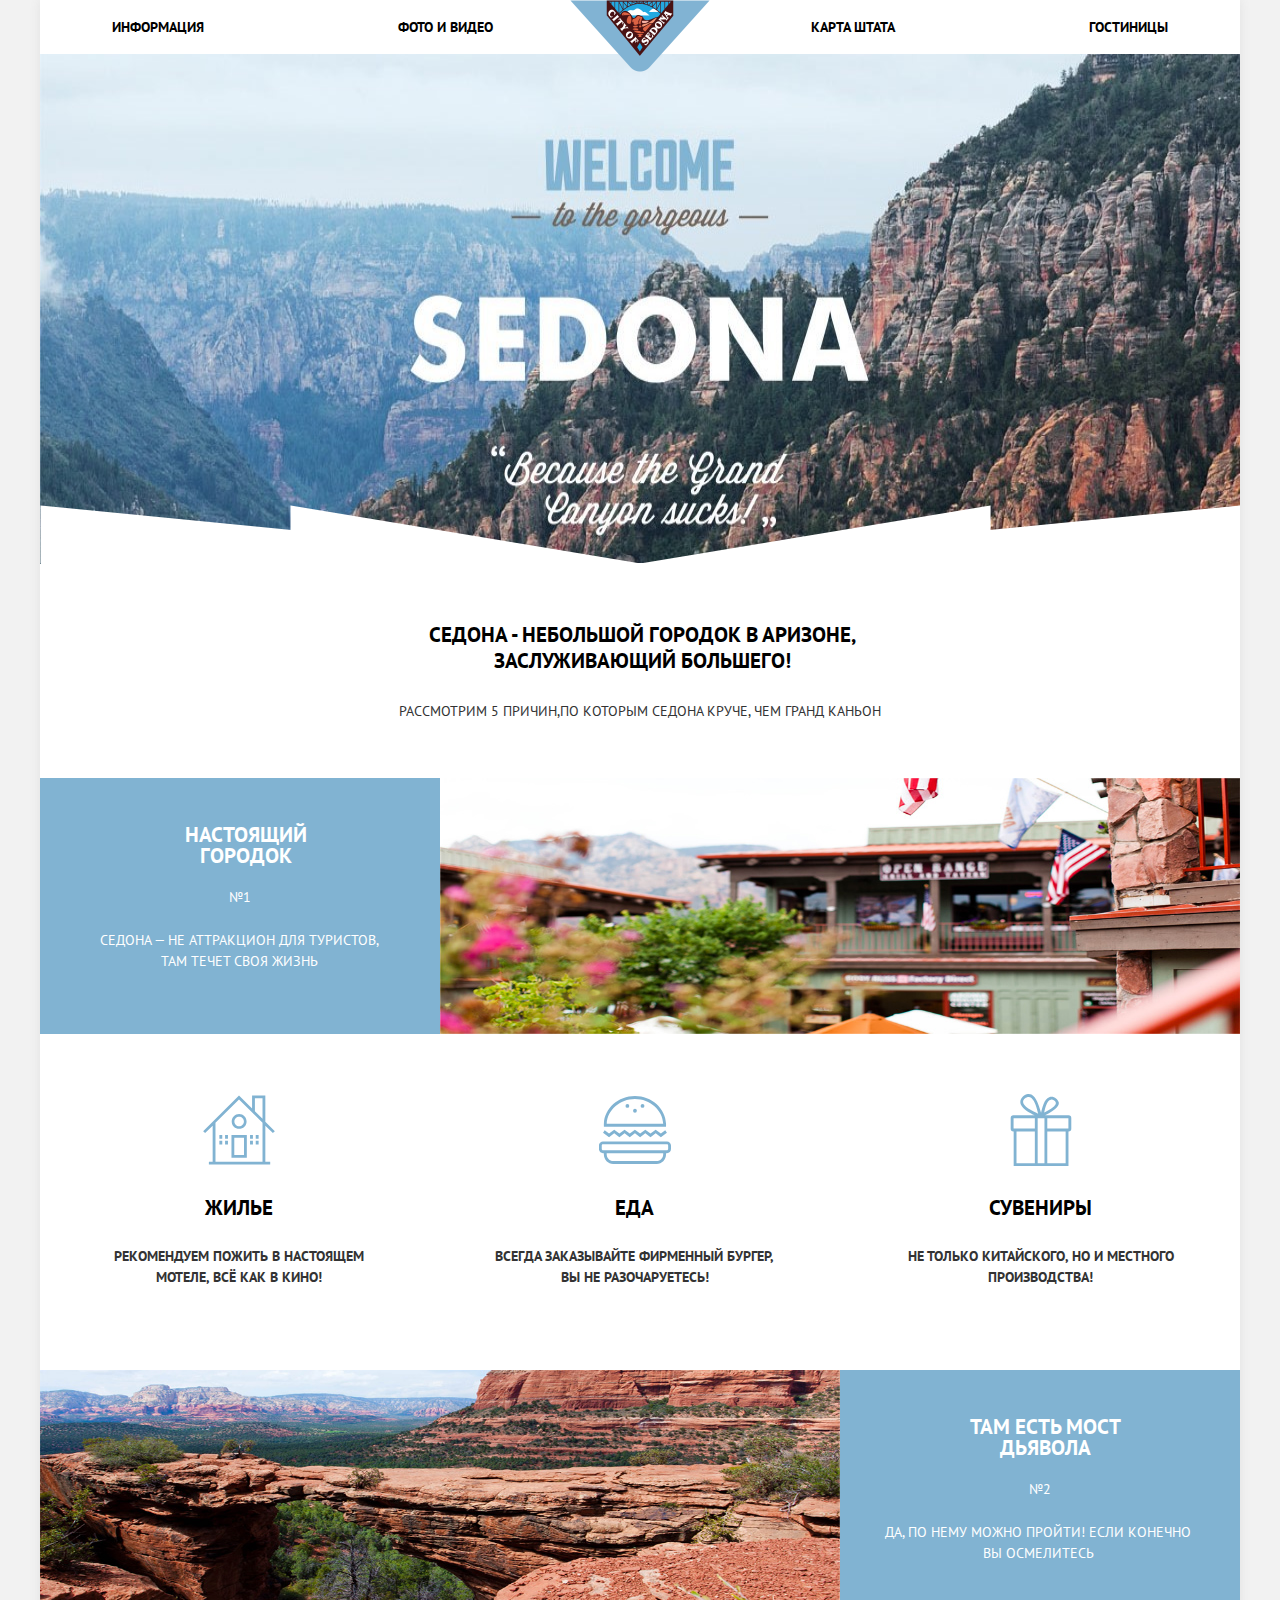
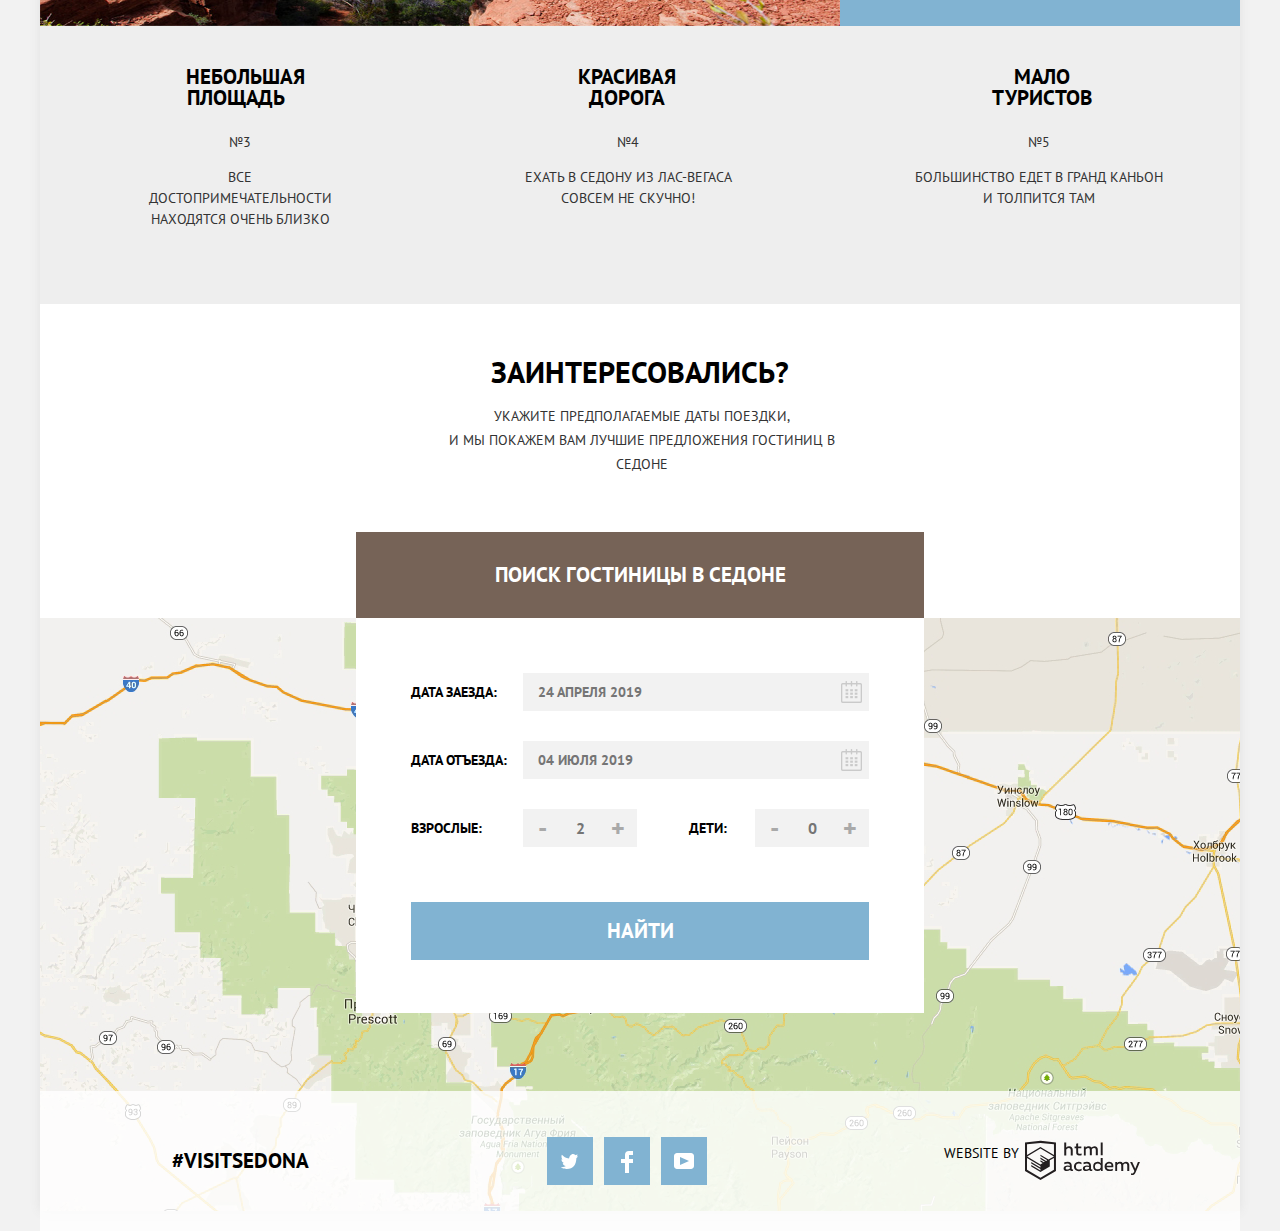
==== commit e37038f9: "доработка стостояний" ====
--- a/index.html
+++ b/index.html
@@ -41,7 +41,7 @@
 				<div class="features-list-details">
 					<h3>Настоящий городок</h3>
 					<p class="features-list-details-num">№1</p>
-					<p>Седона — не аттракцион для туристов, там течет своя жизнь</p>
+					<p class="features-list-details-one">Седона — не аттракцион для туристов, там течет своя жизнь</p>
 				</div>
 
 				<div class="features-list-view">
@@ -75,7 +75,7 @@
 				<div class="features-list-details">
 						<h3>Там есть Мост дьявола</h3>
 						<p class="features-list-details-num">№2</p>
-						<p>Да, по нему можно пройти! Если конечно вы осмелитесь</p>
+						<p class="features-list-details-two">Да, по нему можно пройти! Если конечно вы осмелитесь</p>
 				</div>
 			
 			</div>	
@@ -165,6 +165,7 @@
 		
 	</main>
 	
+	<div class="footer-container">
 	<footer class="main-footer">
 		<p>
 		#visitsedona
@@ -192,6 +193,7 @@
 		</div>
 		
 	</footer>
+	</div>
 	
 </body>
 
--- a/css/style.css
+++ b/css/style.css
@@ -126,10 +126,8 @@
 	line-height: 21px;
 	font-weight: normal;
 	color: #ffffff;
-
-	
+	margin:0;	
 	background-color: #81b3d2;
-	
 }
 
 .features-list-details p{
@@ -137,12 +135,20 @@
 	line-height: 21px;
 	font-weight: normal;
 	color: #ffffff;
-	width: 282px;
-	margin: 22px 0 0 60px;
+	
 
 	
 	background-color: #81b3d2
 	
+}
+
+.features-list-details-one {
+	width: 286px;
+	margin: 22px 0 0 56px;
+}
+.features-list-details-two {
+	width: 306px;
+	margin: 22px 0 0 45px;
 }
 .features-items-main {
 	color: #000000;
@@ -265,11 +271,7 @@
 	margin: 0 auto;
 	
 	display: block;
-	
-	
-}
-
-
+}
 
 .button {
 	border-style: none;
@@ -277,7 +279,6 @@
 	color: inherit;
 }
 
-
 .booking-search-button a:hover {
 	background-color: #604e43;
 }
@@ -285,10 +286,6 @@
 	background-color: #503e33;
 	color: rgba(255, 255, 255, 0.3);
 }
-
-
-
-
 
 
 .booking-form {
@@ -313,15 +310,23 @@
 	display: flex;
 	box-sizing: border-box;
 	width: 346px;
-}
-
+	background-color: #f2f2f2;
+}
+.booking-search-form-check-box:hover {
+	background-color: #ebebeb;
+}	
+.booking-search-form-check-box:focus {
+	background-color: #ffffff;
+	border-color: #e5e5e5;
+	border-width: 2px;
+}	
 .booking-search-form-check-input {
 	font: inherit;
 	color: #000000;
 	text-transform: uppercase;
 	
 	border: none;
-	background-color: #f2f2f2;
+	background-color: inherit;
 	width: 312px;
 	
 	box-sizing: border-box;
@@ -346,14 +351,17 @@
   
 }
 
-.booking-search-form-check-input:hover {
-	background-color: #ebebeb;
-}	
-.booking-search-form-check-input:focus{
-	background-color: #ffffff;
-	border-color: #e5e5e5;
-	border-width: 2px;
-}	
+.booking-search-form-check-button:hover {
+	
+	background-image: url("..//img/calendar_hover.png");
+}
+
+.booking-search-form-check-button:focus {
+	
+	background-image: url("..//img/calendar_focus.png");
+}
+
+
 
 .booking-search-form-person-input {
 	background-color: #f2f2f2;
@@ -426,7 +434,11 @@
 .main-footer ul{
 		list-style:none;
 }
-		
+	
+.main-footer-inner ul{
+		list-style:none;
+}
+	
 .footer-social-button {
 	width: 46px;
 	height: 34px;
@@ -451,7 +463,11 @@
 	font-weight: normal;
 }	
 
-
+.main-footer-inner span{
+	font-size: 14px;
+	line-height: 26px;
+	font-weight: normal;
+}	
 
 
 .footer-logo-html-academy {
@@ -495,7 +511,7 @@
 	
 	background-color: #81b3d2;
 	width: 110px;
-	padding: 8px 16px 8px 16px;
+	padding: 5px 16px 5px 16px;
 	
 }		
 
@@ -517,7 +533,7 @@
 	
 	background-color: #766357; 
 	width: 140px;
-	padding: 8px 16px 8px 16px;
+	padding: 5px 16px 5px 16px;
 	
 }	
 
@@ -536,8 +552,8 @@
 	font-size: 21px;
 	line-height: 26px;
 	color: #000000;
-	
-	padding-left: 72px;
+	margin: 0;
+	padding-left: 46px;
 	
 	background-color: #ffffff;
 }	
@@ -580,9 +596,13 @@
 	color: #000000;
 	
 	background-color: #ffffff;
-}	
-
-
+	margin-bottom: 10px;
+}	
+
+.hotels-list p {
+	margin-top: 0;
+	margin-bottom: 20px;
+}
 
 .hotels-list {
 	font-size: 14px;
@@ -771,7 +791,7 @@
 }
 
 .features-item-empty {
-	width: 246px;
+	width: 254px;
 }
 .features-item-empty h3 {
 	margin-top: 0;
@@ -797,15 +817,12 @@
 	justify-content: space-between;
 	margin: 0 auto;
 	margin-bottom: 30px;
-}
-
-.booking-search-form-check-label {
 	align-items: center;
-}
-
-.booking-search-form-person-label {
-	align-items: center;
-}
+
+}
+
+
+
 
 
 .booking-search-form-person {
@@ -814,6 +831,7 @@
 	justify-content: space-between;
 	margin: 0 auto;
 	margin-bottom: 55px;
+	
 }
 
 .booking-search-form-person-adalt{
@@ -821,6 +839,7 @@
 	box-sizing: border-box;
 	justify-content: space-between;
 	width: 226px;
+	align-items: center;
 
 }
 
@@ -829,6 +848,7 @@
 	box-sizing: border-box;
 	justify-content: space-between;
 	width: 180px;
+	align-items: center;
 
 }
 
@@ -836,11 +856,24 @@
 	display: flex;
 	box-sizing: border-box;
 	width: 114px;
+}
+
+.booking-search-form-person-box:hover button{
+	color:#000000;
+}
+.booking-search-form-person-box:active button{
+	color:#81b3d2;
 }
 
 .maps {
 	height: 593px;
 	background-image: url(..//img/map.png);
+
+	
+	
+}
+.footer-container {
+	position: relative;
 	
 }
 
@@ -850,10 +883,29 @@
 	justify-content: space-between;
 	padding-right: 100px;
 	padding-left: 132px;
-	padding-top: 40px;
-	padding-bottom: 35px;
+	padding-top: 36px;
+	padding-bottom: 36px;
 	align-items: center;
-}
+	background-color: rgba(255,255,255,0.8);
+	position: absolute;
+	top: -120px;
+	left: 0;
+	width: 100%;
+}
+
+.main-footer-inner {
+	display: flex;
+	box-sizing: border-box;
+	justify-content: space-between;
+	padding-right: 100px;
+	padding-left: 132px;
+	padding-top: 36px;
+	padding-bottom: 36px;
+	align-items: center;
+	left: 0;
+	width: 100%;
+}
+
 
 .footer-sotial-list {
 	display: flex;
@@ -879,15 +931,17 @@
 .hotels-sort {
 	display: flex;
 	box-sizing: border-box;
+	padding: 30px;
 }
 
 .hotels-sort-list {
 	display: flex;
 	box-sizing: border-box;
-	width: 854px;
+	width: 900px;
 	list-style: none;
 	padding-left:46px;
 	align-items: center;
+	margin: 0;
 }
 
 .hotels-sort-list-title {
@@ -903,8 +957,8 @@
 	justify-content: space-between;
 	list-style: none;
 	width: 36px;
-	margin-top: 36px;
 	padding: 0;
+	margin: 0;
 }
 
 
@@ -922,10 +976,10 @@
 
 .hotels-list-item-name {
 	width: 260px;
-	margin-right: 522px;
+	margin-right: 512px;
 	margin-left: 34px;
 	margin-bottom: 28px;
-	margin-top: 5px;
+	margin-top: 0;
 	
 	
 }
@@ -947,7 +1001,8 @@
 	text-align: right;
 	
 	padding-left: 0;
-	margin-top: 30px;
+	margin-top: 25px;
+	margin-bottom: 40px;
 }
 
 .hotels-list-item-star {
@@ -982,7 +1037,7 @@
 	font-size: 16px;
 	line-height: 21px;	
 	color: #ffffff;
-	margin-bottom: 30px;
+	margin-bottom: 20px;
 	margin-top: 0;
 	
 }
@@ -996,7 +1051,7 @@
 	padding-left: 74px;
 	
 	padding-top: 30px;
-	padding-bottom: 30px;
+	padding-bottom: 12px;
 	
 }
 
@@ -1009,11 +1064,11 @@
 
 .filtres-form-checkbox-list {
 	list-style: none;
-	
+	margin: 0;
 }
 
 .filtres-form-checkbox-list-item {
-	margin-bottom: 30px;
+	margin-bottom: 25px;
 }
 
 .filtres-form-checkbox-list-item label {
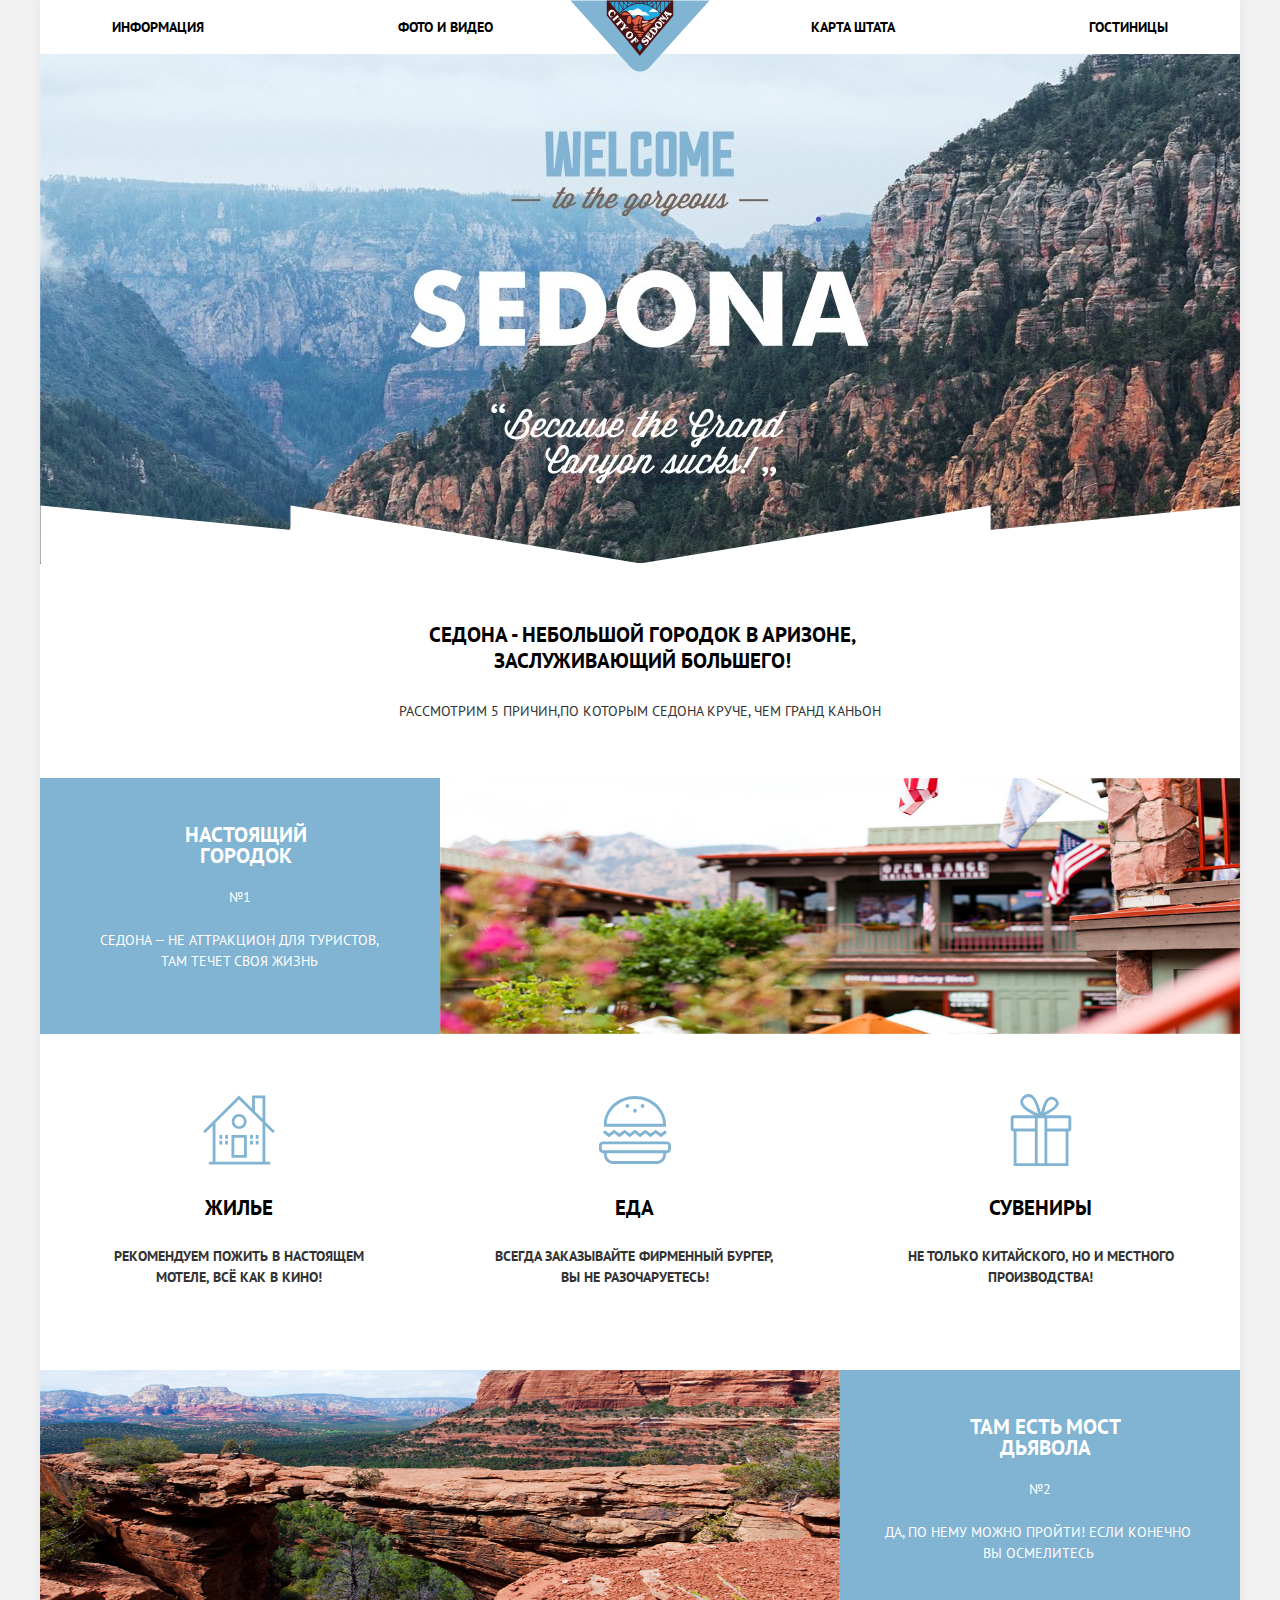
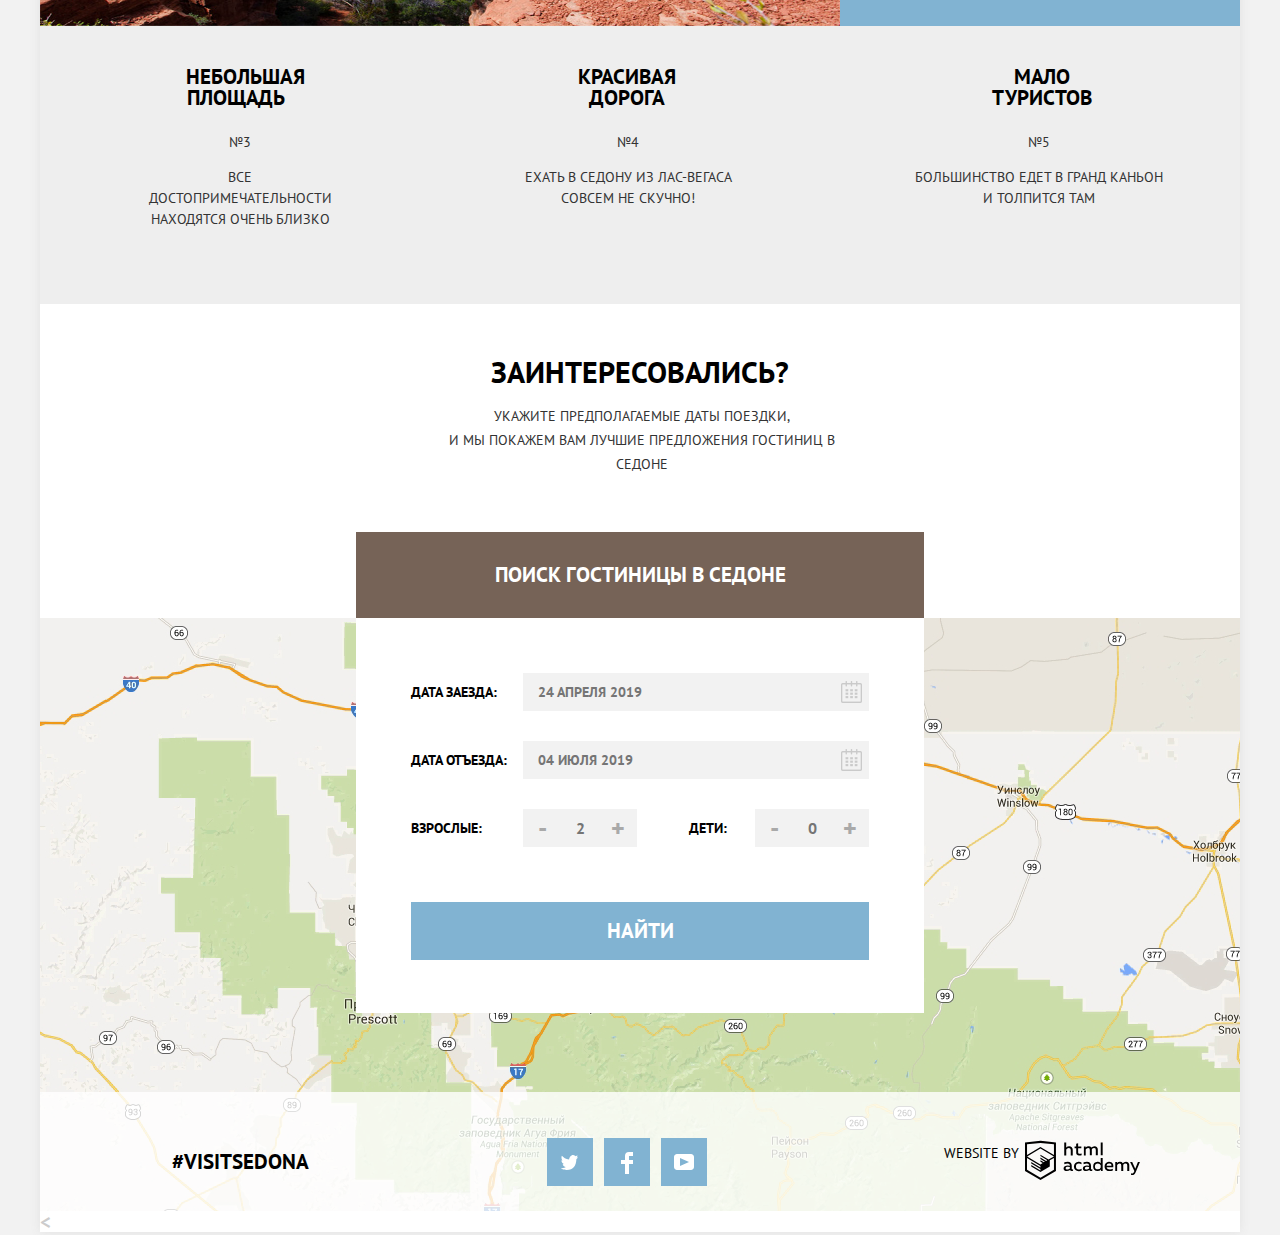
==== commit 49ea200e: "доработка" ====
--- a/index.html
+++ b/index.html
@@ -165,7 +165,7 @@
 		
 	</main>
 	
-	<div class="footer-container">
+	<
 	<footer class="main-footer">
 		<p>
 		#visitsedona
@@ -189,11 +189,16 @@
 		
 		<div class="main-footer-logo">
 			<span>website by</span>
-			<svg class="footer-logo-html-academy" id="Layer_1" data-name="Layer 1" xmlns="http://www.w3.org/2000/svg" viewBox="0 0 108.08 36.85"><title>logo-htmlacademy-small1</title><path d="M44.61,26.88a2,2,0,0,0,.55-0.1v1.33a3.25,3.25,0,0,1-1.18.21,1.67,1.67,0,0,1-1.67-1,4.84,4.84,0,0,1-3.14,1.08c-1.51,0-2.91-.83-2.91-2.55,0-2.13,2-2.79,3.71-2.79a11.08,11.08,0,0,1,2.17.25v-0.3c0-1-.76-1.77-2.19-1.77a7.42,7.42,0,0,0-3,.64v-1.7a10.21,10.21,0,0,1,3.19-.55c2.36,0,3.81,1.12,3.81,3.65v3a0.54,0.54,0,0,0,.49.59h0.17Zm-6.44-1.13A1.35,1.35,0,0,0,39.63,27h0.11a3.39,3.39,0,0,0,2.41-1V24.58a9.72,9.72,0,0,0-1.81-.21c-1,0-2.16.33-2.16,1.38h0Zm12.36-6.11a5,5,0,0,1,2.57.64V22a4.08,4.08,0,0,0-2.3-.7,2.75,2.75,0,1,0,0,5.49,5,5,0,0,0,2.43-.64v1.71a6.27,6.27,0,0,1-2.76.57A4.21,4.21,0,0,1,46,24.51q0-.21,0-0.41a4.32,4.32,0,0,1,4.18-4.46h0.38Zm12.17,7.24a2,2,0,0,0,.55-0.1v1.33a3.25,3.25,0,0,1-1.18.21,1.67,1.67,0,0,1-1.67-1,4.84,4.84,0,0,1-3.14,1.08c-1.51,0-2.91-.83-2.91-2.55,0-2.13,2-2.79,3.71-2.79a11.08,11.08,0,0,1,2.17.25v-0.3c0-1-.76-1.77-2.19-1.77a7.42,7.42,0,0,0-3,.64v-1.7a10.21,10.21,0,0,1,3.19-.55c2.36,0,3.81,1.12,3.81,3.65v3a0.54,0.54,0,0,0,.49.59h0.17Zm-6.44-1.13A1.35,1.35,0,0,0,57.73,27h0.11a3.39,3.39,0,0,0,2.41-1V24.58a9.72,9.72,0,0,0-1.81-.21c-1.06,0-2.16.33-2.16,1.38h0ZM73,16V28.2H71.35V26.88a3.88,3.88,0,0,1-3.19,1.54,4.4,4.4,0,0,1,0-8.78,3.81,3.81,0,0,1,3,1.3V16H73Zm-4.53,5.22a2.76,2.76,0,1,0,0,5.52A2.86,2.86,0,0,0,71.15,25V23A2.91,2.91,0,0,0,68.49,21.27ZM79,19.64c3.31,0,4.46,2.68,3.92,5.09H76.7c0.21,1.5,1.67,2.11,3.19,2.11a6.11,6.11,0,0,0,2.64-.59v1.6a7.14,7.14,0,0,1-3,.57C77,28.42,74.78,27,74.78,24a4.18,4.18,0,0,1,4-4.39H79Zm0.09,1.54a2.28,2.28,0,0,0-2.44,2.1v0.06H81.3A2,2,0,0,0,79.13,21.18Zm5.73,7V19.87h1.65v1a3.81,3.81,0,0,1,2.78-1.27A2.86,2.86,0,0,1,91.89,21a4.12,4.12,0,0,1,2.91-1.33A3.06,3.06,0,0,1,98,23V28.2h-1.9V23.05a1.59,1.59,0,0,0-1.42-1.75H94.42a2.8,2.8,0,0,0-2.07,1.12V28.2h-1.9V23.05A1.59,1.59,0,0,0,89,21.31H88.8a3,3,0,0,0-2.21,1.29v5.63H84.86Zm21.31-8.33h1.9l-3.91,9.46c-0.9,2.17-2.09,2.86-3.35,2.86a4.76,4.76,0,0,1-1.1-.14V30.46a2.86,2.86,0,0,0,.85.12c0.9,0,1.58-.64,2.07-1.9l0.17-.42-4-8.4h2l2.86,6.29ZM38.73,1.46V6.22a3.81,3.81,0,0,1,2.7-1.14,3.25,3.25,0,0,1,3.44,3.4v5.15H43V8.72a1.81,1.81,0,0,0-1.61-2h-0.3a2.93,2.93,0,0,0-2.32,1.39v5.52h-1.9V1.46h1.9ZM49.94,2.31v3h3V6.91h-3v3.81c0,1.1.5,1.46,1.58,1.46a4.49,4.49,0,0,0,1.69-.33v1.6A6.8,6.8,0,0,1,51,13.8a2.55,2.55,0,0,1-2.86-2.74V6.89H46.58V5.26h1.5V2.74Zm5.4,11.31V5.28H57v1A3.81,3.81,0,0,1,59.77,5a2.86,2.86,0,0,1,2.6,1.33A4.12,4.12,0,0,1,65.28,5,3.06,3.06,0,0,1,68.44,8.4v5.21h-1.9V8.46a1.59,1.59,0,0,0-1.42-1.75H64.89a2.8,2.8,0,0,0-2.07,1.12v5.78h-1.9V8.46A1.59,1.59,0,0,0,59.5,6.71H59.27A3,3,0,0,0,57.06,8v5.63H55.34ZM71.17,1.45H73V13.6H71.17V1.45ZM14.71,0H14.55L0,1.54V28.21l14.55,8.66,14.55-8.66V1.54Zm12.5,27.1L14.55,34.64,1.9,27.12V16.18l12.59,7.5V25L5.86,19.9v1.31l8.68,5.21v1.39L5.87,22.65V24l8.68,5.21,8.75-5.24V18.31L27.2,16V27.12Zm0-12.53-3.48,2-1.6,1L14.51,13v1.31L21,18.23H21l-0.14.09-1,.54-5.37-3.2V17l4.24,2.52-1,.67-3.2-1.9v1.31l2.1,1.24L14.5,22.1,2,14.65,14.51,7.11Zm0-1.32L14.49,5.76,1.91,13.25v-10L14.56,1.92,27.21,3.25v10h0Z" transform="translate(0 -0.02)" fill="#231f20"/></svg>
+			<a class="main-footer-logo-adress" href="https://htmlacademy.ru">
+			<svg class="footer-logo-html-academy" id="Layer_1" data-name="Layer 1" xmlns="http://www.w3.org/2000/svg" 
+			viewBox="0 0 108.08 36.85"><title>logo-htmlacademy-small1</title>
+			<path class="footer-logo-html-academy-fill" d="M44.61,26.88a2,2,0,0,0,.55-0.1v1.33a3.25,3.25,0,0,1-1.18.21,1.67,1.67,0,0,1-1.67-1,4.84,4.84,0,0,1-3.14,1.08c-1.51,0-2.91-.83-2.91-2.55,0-2.13,2-2.79,3.71-2.79a11.08,11.08,0,0,1,2.17.25v-0.3c0-1-.76-1.77-2.19-1.77a7.42,7.42,0,0,0-3,.64v-1.7a10.21,10.21,0,0,1,3.19-.55c2.36,0,3.81,1.12,3.81,3.65v3a0.54,0.54,0,0,0,.49.59h0.17Zm-6.44-1.13A1.35,1.35,0,0,0,39.63,27h0.11a3.39,3.39,0,0,0,2.41-1V24.58a9.72,9.72,0,0,0-1.81-.21c-1,0-2.16.33-2.16,1.38h0Zm12.36-6.11a5,5,0,0,1,2.57.64V22a4.08,4.08,0,0,0-2.3-.7,2.75,2.75,0,1,0,0,5.49,5,5,0,0,0,2.43-.64v1.71a6.27,6.27,0,0,1-2.76.57A4.21,4.21,0,0,1,46,24.51q0-.21,0-0.41a4.32,4.32,0,0,1,4.18-4.46h0.38Zm12.17,7.24a2,2,0,0,0,.55-0.1v1.33a3.25,3.25,0,0,1-1.18.21,1.67,1.67,0,0,1-1.67-1,4.84,4.84,0,0,1-3.14,1.08c-1.51,0-2.91-.83-2.91-2.55,0-2.13,2-2.79,3.71-2.79a11.08,11.08,0,0,1,2.17.25v-0.3c0-1-.76-1.77-2.19-1.77a7.42,7.42,0,0,0-3,.64v-1.7a10.21,10.21,0,0,1,3.19-.55c2.36,0,3.81,1.12,3.81,3.65v3a0.54,0.54,0,0,0,.49.59h0.17Zm-6.44-1.13A1.35,1.35,0,0,0,57.73,27h0.11a3.39,3.39,0,0,0,2.41-1V24.58a9.72,9.72,0,0,0-1.81-.21c-1.06,0-2.16.33-2.16,1.38h0ZM73,16V28.2H71.35V26.88a3.88,3.88,0,0,1-3.19,1.54,4.4,4.4,0,0,1,0-8.78,3.81,3.81,0,0,1,3,1.3V16H73Zm-4.53,5.22a2.76,2.76,0,1,0,0,5.52A2.86,2.86,0,0,0,71.15,25V23A2.91,2.91,0,0,0,68.49,21.27ZM79,19.64c3.31,0,4.46,2.68,3.92,5.09H76.7c0.21,1.5,1.67,2.11,3.19,2.11a6.11,6.11,0,0,0,2.64-.59v1.6a7.14,7.14,0,0,1-3,.57C77,28.42,74.78,27,74.78,24a4.18,4.18,0,0,1,4-4.39H79Zm0.09,1.54a2.28,2.28,0,0,0-2.44,2.1v0.06H81.3A2,2,0,0,0,79.13,21.18Zm5.73,7V19.87h1.65v1a3.81,3.81,0,0,1,2.78-1.27A2.86,2.86,0,0,1,91.89,21a4.12,4.12,0,0,1,2.91-1.33A3.06,3.06,0,0,1,98,23V28.2h-1.9V23.05a1.59,1.59,0,0,0-1.42-1.75H94.42a2.8,2.8,0,0,0-2.07,1.12V28.2h-1.9V23.05A1.59,1.59,0,0,0,89,21.31H88.8a3,3,0,0,0-2.21,1.29v5.63H84.86Zm21.31-8.33h1.9l-3.91,9.46c-0.9,2.17-2.09,2.86-3.35,2.86a4.76,4.76,0,0,1-1.1-.14V30.46a2.86,2.86,0,0,0,.85.12c0.9,0,1.58-.64,2.07-1.9l0.17-.42-4-8.4h2l2.86,6.29ZM38.73,1.46V6.22a3.81,3.81,0,0,1,2.7-1.14,3.25,3.25,0,0,1,3.44,3.4v5.15H43V8.72a1.81,1.81,0,0,0-1.61-2h-0.3a2.93,2.93,0,0,0-2.32,1.39v5.52h-1.9V1.46h1.9ZM49.94,2.31v3h3V6.91h-3v3.81c0,1.1.5,1.46,1.58,1.46a4.49,4.49,0,0,0,1.69-.33v1.6A6.8,6.8,0,0,1,51,13.8a2.55,2.55,0,0,1-2.86-2.74V6.89H46.58V5.26h1.5V2.74Zm5.4,11.31V5.28H57v1A3.81,3.81,0,0,1,59.77,5a2.86,2.86,0,0,1,2.6,1.33A4.12,4.12,0,0,1,65.28,5,3.06,3.06,0,0,1,68.44,8.4v5.21h-1.9V8.46a1.59,1.59,0,0,0-1.42-1.75H64.89a2.8,2.8,0,0,0-2.07,1.12v5.78h-1.9V8.46A1.59,1.59,0,0,0,59.5,6.71H59.27A3,3,0,0,0,57.06,8v5.63H55.34ZM71.17,1.45H73V13.6H71.17V1.45ZM14.71,0H14.55L0,1.54V28.21l14.55,8.66,14.55-8.66V1.54Zm12.5,27.1L14.55,34.64,1.9,27.12V16.18l12.59,7.5V25L5.86,19.9v1.31l8.68,5.21v1.39L5.87,22.65V24l8.68,5.21,8.75-5.24V18.31L27.2,16V27.12Zm0-12.53-3.48,2-1.6,1L14.51,13v1.31L21,18.23H21l-0.14.09-1,.54-5.37-3.2V17l4.24,2.52-1,.67-3.2-1.9v1.31l2.1,1.24L14.5,22.1,2,14.65,14.51,7.11Zm0-1.32L14.49,5.76,1.91,13.25v-10L14.56,1.92,27.21,3.25v10h0Z" transform="translate(0 -0.02)" />
+			</svg>
+			</a>
 		</div>
 		
 	</footer>
-	</div>
+	
 	
 </body>
 
--- a/css/style.css
+++ b/css/style.css
@@ -478,11 +478,12 @@
 	
 }
 
-.footer-logo-html-academy:hover{
-	color: #81b3d2;
-}
-.footer-logo-html-academy:active{
-	color: #ebebeb;
+
+.footer-logo-html-academy-fill:hover{
+	fill: #81b3d2;
+}
+.footer-logo-html-academy-fill:active{
+	fill: #ebebeb;
 }
 
 
@@ -872,7 +873,7 @@
 	
 	
 }
-.footer-container {
+body {
 	position: relative;
 	
 }
@@ -888,7 +889,7 @@
 	align-items: center;
 	background-color: rgba(255,255,255,0.8);
 	position: absolute;
-	top: -120px;
+	bottom: 0;
 	left: 0;
 	width: 100%;
 }
@@ -961,6 +962,10 @@
 	margin: 0;
 }
 
+.hotels-sort-list-arrows-fill polygon {
+	background-color: #cacaca;
+}
+
 
 
 .hotels-list-item {
@@ -1074,30 +1079,30 @@
 .filtres-form-checkbox-list-item label {
 	position: relative;
 }
-
-.filtres-form-checkbox-list-item input:not(:checked)+label::before {
+.filtres-form-checkbox-list-item input+label::before {
 	content:"";
 	position: absolute;
+	background-repeat: no-repeat;
+	background-position: center;
 	top: -4px;
 	left: -40px;
 	width: 30px;
 	height: 30px;
+	
+}
+
+.filtres-form-checkbox-list-item input:not(:checked)+label::before {
 	background-image: url("../img/checkbox-off.png");
-	background-repeat: no-repeat;
-	background-position: center;
-	
 }
 
 .filtres-form-checkbox-list-item input:checked+label::before {
-	content:"";
-	position: absolute;
-	top: -4px;
-	left: -40px;
-	width: 30px;
-	height: 30px;
 	background-image: url("../img/checkbox-on.png");
-	background-repeat: no-repeat;
-	background-position: center;
+	background-position: 3px center;
+	
+}
+
+.filtres-form-checkbox-list-item input:disabled+label::before {
+	opacity: 0.3;
 	
 }
 
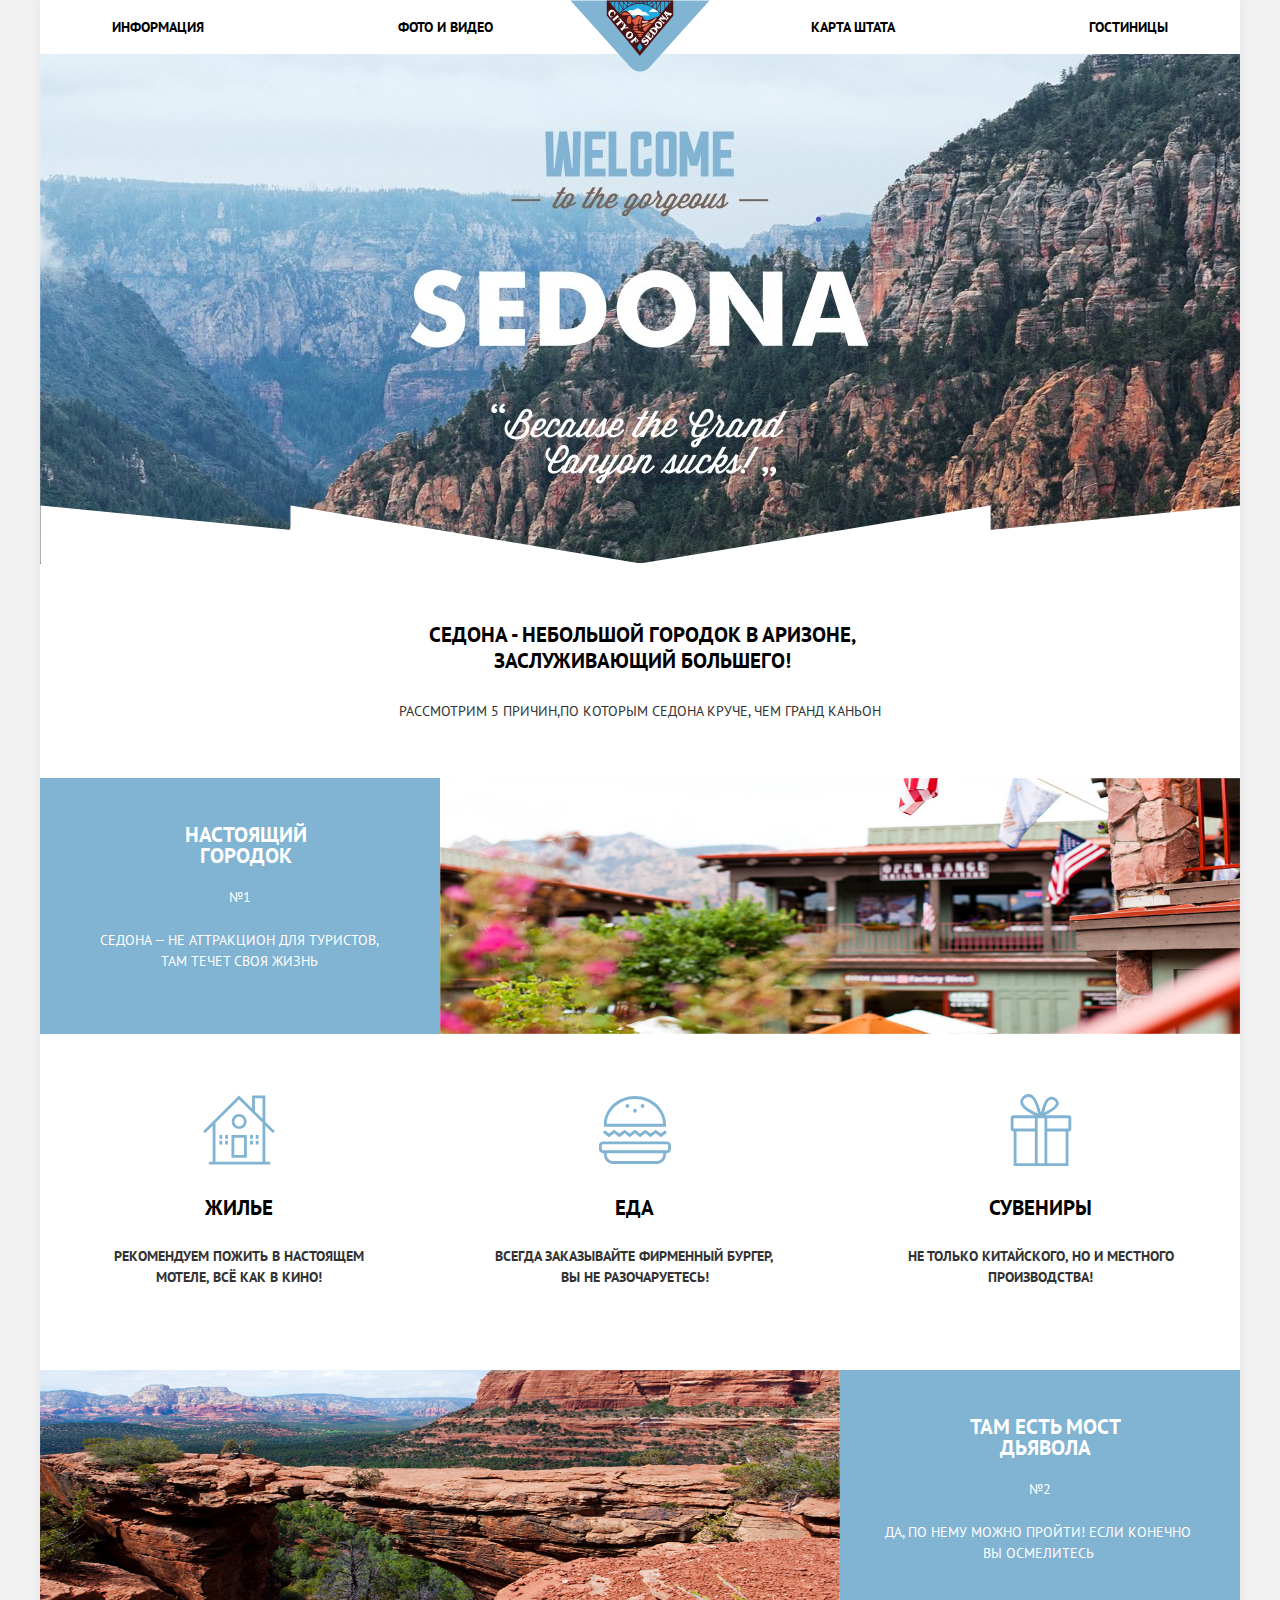
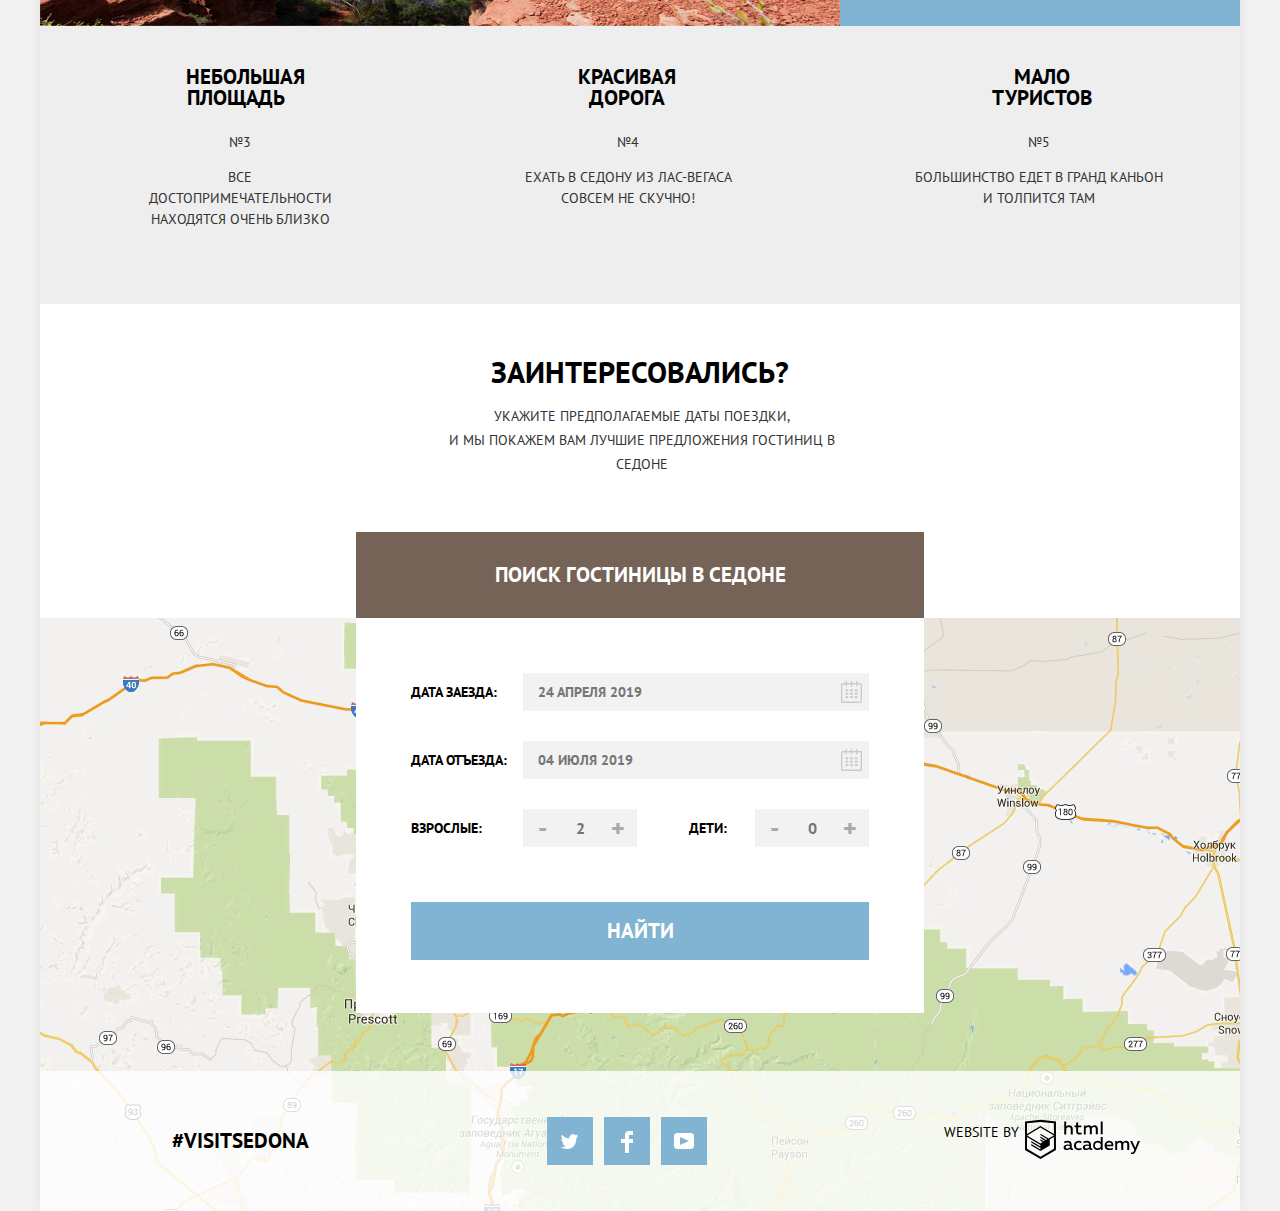
==== commit eda39e1d: "js начало" ====
--- a/index.html
+++ b/index.html
@@ -139,17 +139,17 @@
 						<div class="booking-search-form-person-adalt">
 								<label class="booking-search-form-person-label" for="adult">Взрослые:</label>
 								<div class="booking-search-form-person-box">
-								<button type="button"><span>-</span></button>
+								<button class="booking-search-form-person-button" type="button"><span>-</span></button>
 								<input class="booking-search-form-person-input" type="text"id="adult" placeholder="2">
-								<button type="button"><span>+</span></button>
+								<button class="booking-search-form-person-button" type="button"><span>+</span></button>
 								</div>
 						</div>
 						<div class="booking-search-form-person-kids">
 							<label class="booking-search-form-person-label" for="kids">Дети:</label>
 							<div class="booking-search-form-person-box">
-							<button type="button"><span>-</span></button>
+							<button class="booking-search-form-person-button" type="button"><span>-</span></button>
 							<input class="booking-search-form-person-input" type="text" id="kids" placeholder="0">
-							<button type="button"><span>+</span></button>
+							<button class="booking-search-form-person-button" type="button"><span>+</span></button>
 							</div>
 						</div>
 					</div>
@@ -165,7 +165,6 @@
 		
 	</main>
 	
-	<
 	<footer class="main-footer">
 		<p>
 		#visitsedona
@@ -199,6 +198,7 @@
 		
 	</footer>
 	
+	<script src="/js/index.js"></script>
 	
 </body>
 
--- a/css/style.css
+++ b/css/style.css
@@ -302,7 +302,7 @@
 	line-height: 26px;
 	color: #000000;
 	
-	border: none;
+	border: 1px #ffffff;
 	background-color: #ffffff;
 }
 
@@ -325,8 +325,9 @@
 	color: #000000;
 	text-transform: uppercase;
 	
-	border: none;
+	border: inherit;
 	background-color: inherit;
+	outline: none;
 	width: 312px;
 	
 	box-sizing: border-box;
@@ -344,7 +345,8 @@
   background-repeat: no-repeat;
   background-color: #f2f2f2;
   
-  border: 0;
+  border: 1px #f2f2f2;
+  outline: none;
   padding: 0;
   width: 36px;
  
@@ -376,18 +378,28 @@
 	font-weight: bold;
 }
 
-.booking-search-form-person button { 
+.booking-search-form-person-button { 
 	background-color: #f2f2f2;
-	border: none;
+	border: 1px #f2f2f2;
 	width: 38px;
 	height: 38px;
 	padding: 0;
-	
+	outline: none;
 	font-size: 26px;
 	color: #a9a9a9;
 	font-weight: bold;
 }
 
+.booking-search-form-person-button:hover {
+	cursor: pointer;
+	color: #81b3d2;
+	
+}
+.booking-search-form-person-button:active {
+	cursor: pointer;
+	color: #000000;
+	
+}
 
 .booking-search-form-button {
 	font-size: 21px;
@@ -405,6 +417,7 @@
 
 .booking-search-form-button:hover{
 	background-color: #669ec0;
+	cursor: pointer;
 }
 
 .booking-search-form-button:active{
@@ -479,10 +492,10 @@
 }
 
 
-.footer-logo-html-academy-fill:hover{
+.footer-logo-html-academy:hover .footer-logo-html-academy-fill {
 	fill: #81b3d2;
 }
-.footer-logo-html-academy-fill:active{
+.footer-logo-html-academy:active .footer-logo-html-academy-fill{
 	fill: #ebebeb;
 }
 
@@ -812,6 +825,14 @@
 	
 }
 
+.booking-form--hidden {
+opacity:0;	
+}
+
+.booking-form--showed {
+opacity:1;	
+}
+
 .booking-search-form-check{
 	display: flex;
 	box-sizing: border-box;
@@ -859,12 +880,7 @@
 	width: 114px;
 }
 
-.booking-search-form-person-box:hover button{
-	color:#000000;
-}
-.booking-search-form-person-box:active button{
-	color:#81b3d2;
-}
+
 
 .maps {
 	height: 593px;
@@ -962,11 +978,20 @@
 	margin: 0;
 }
 
-.hotels-sort-list-arrows-fill polygon {
-	background-color: #cacaca;
-}
-
-
+.hotels-sort-list-arrows-fill .hotels-sort-list-arrows-fill-up {
+	fill: #cacaca;
+}
+
+.hotels-sort-list-arrows-fill:hover .hotels-sort-list-arrows-fill-up {
+	fill: #000000;
+	cursor: pointer;
+}
+.hotels-sort-list-arrows-fill:focus .hotels-sort-list-arrows-fill-up {
+	fill: #81b3d2;
+}
+.hotels-sort-list-arrows-fill:active .hotels-sort-list-arrows-fill-up {
+	fill: #81b3d2;
+}
 
 .hotels-list-item {
 	display: flex;
@@ -1079,6 +1104,10 @@
 .filtres-form-checkbox-list-item label {
 	position: relative;
 }
+.filtres-form-checkbox-list-item label {
+	cursor: pointer;
+}
+
 .filtres-form-checkbox-list-item input+label::before {
 	content:"";
 	position: absolute;
@@ -1090,6 +1119,10 @@
 	height: 30px;
 	
 }
+.filtres-form-checkbox-list-item input+label::before {
+	cursor: pointer;
+}
+
 
 .filtres-form-checkbox-list-item input:not(:checked)+label::before {
 	background-image: url("../img/checkbox-off.png");
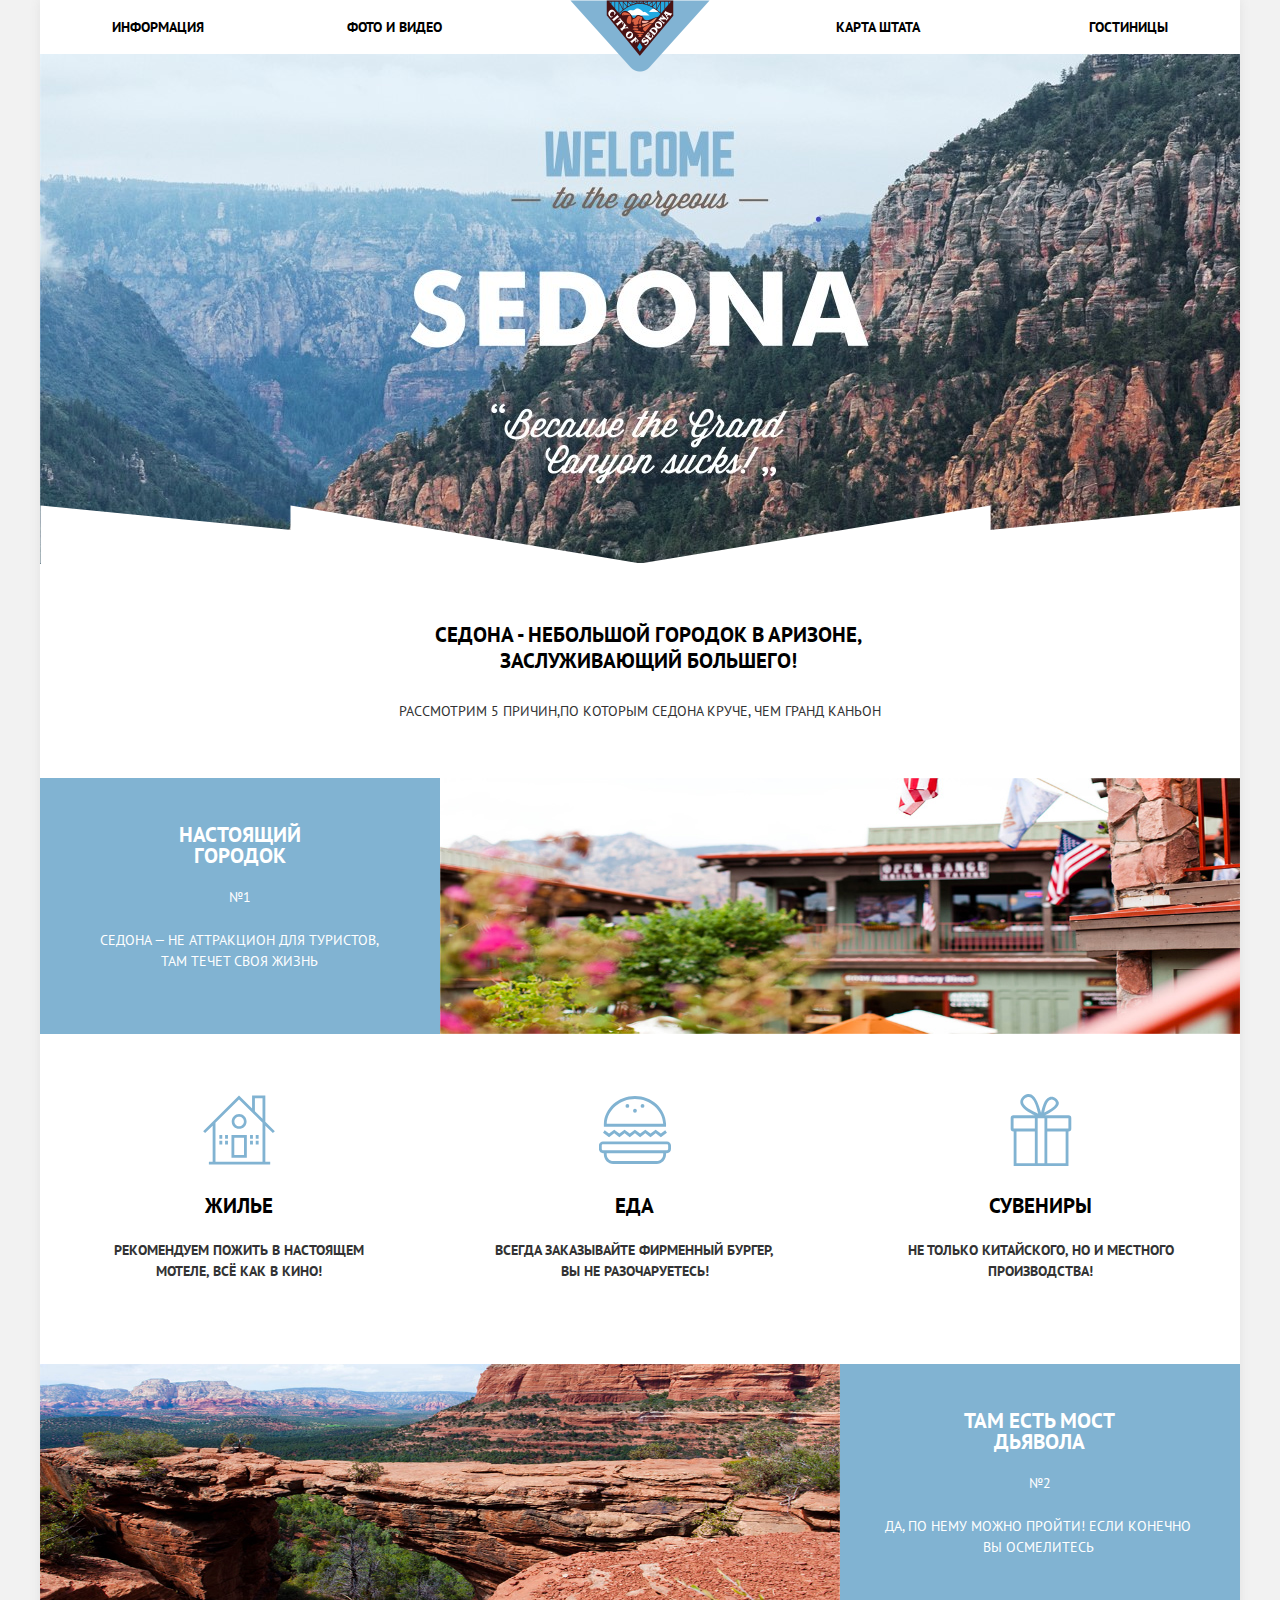
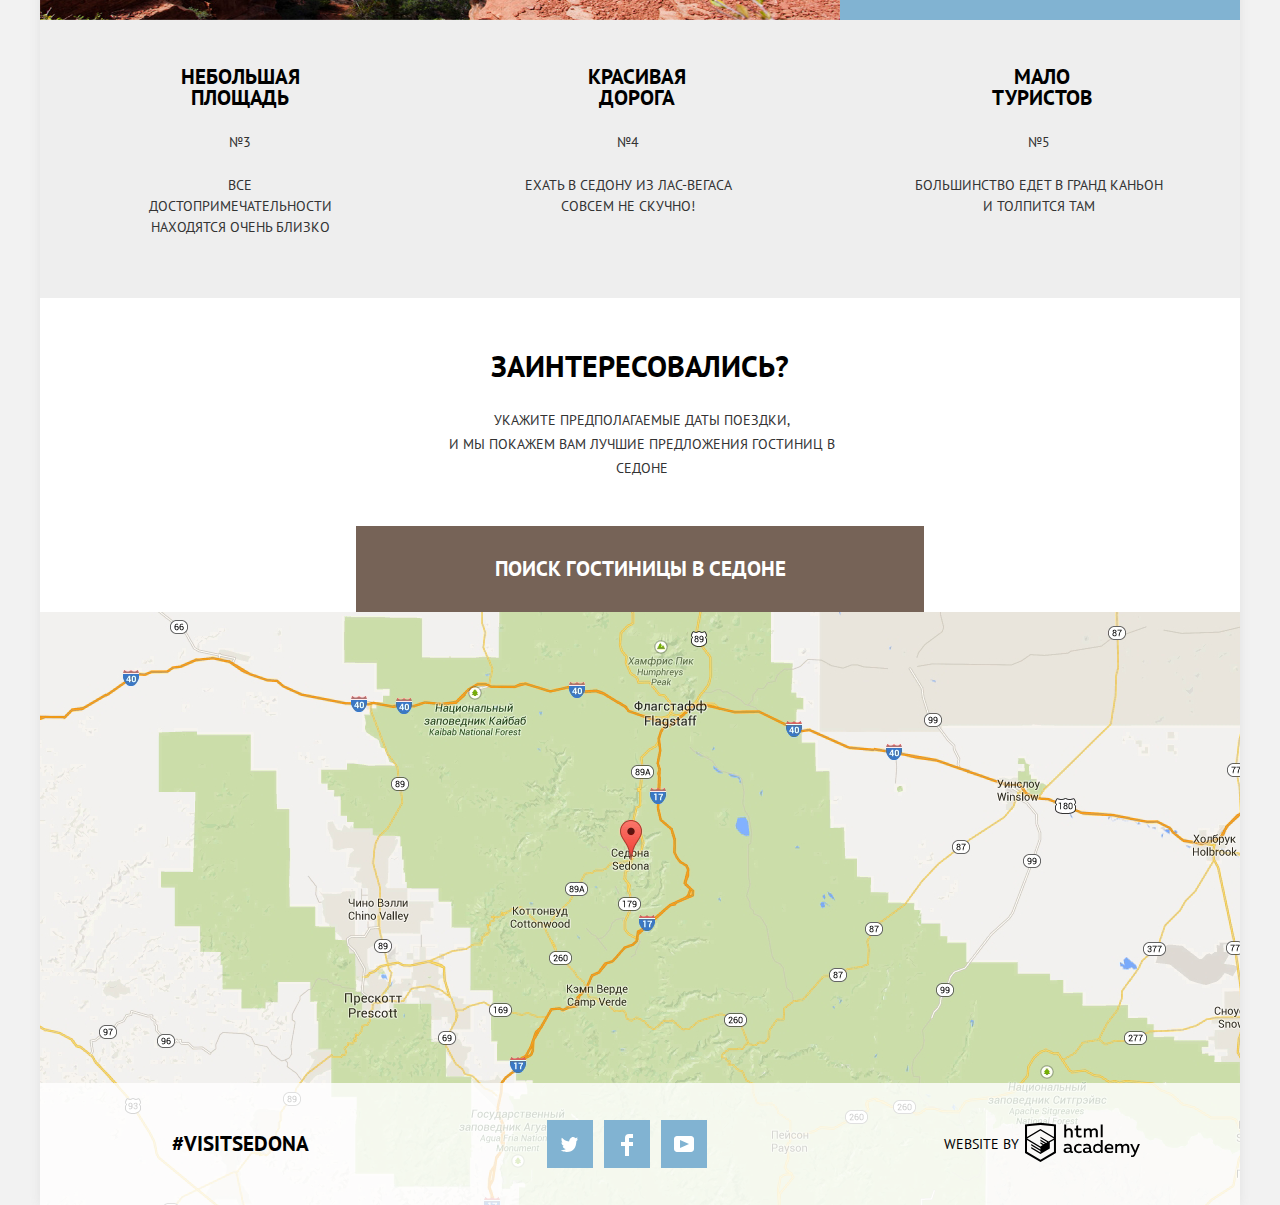
==== commit 0f8953c2: "Финал" ====
--- a/index.html
+++ b/index.html
@@ -119,7 +119,7 @@
 			
 		</section>
 		
-			<div class="booking-form">
+			<div class="booking-form booking-form--hidden booking-form--nojs">
 				<form class="booking-search-form" method="post" action="https://echo.htmlacademy.ru">
 					<div class="booking-search-form-check">
 						<label class="booking-search-form-check-label" for="check-in">Дата заезда:</label>
@@ -198,7 +198,7 @@
 		
 	</footer>
 	
-	<script src="/js/index.js"></script>
+	<script src="js/index.js"></script>
 	
 </body>
 
--- a/css/style.css
+++ b/css/style.css
@@ -118,7 +118,7 @@
 	
 	width: 151px;
 	margin-top: 46px;
-	margin-left: 130px;
+	margin-left: 124px;
 	
 }
 .features-list-details-num {
@@ -166,6 +166,8 @@
 	font-size: 21px;
 	line-height: 21px;
 	color: #000000;
+	margin-top: 26px;
+  margin-bottom: 24px;
 	
 	background-color: #ffffff;
 	
@@ -187,7 +189,7 @@
 
 
 .features-items-main-meal p {
-	width: 284px;
+	width: 286px;
 }
 
 
@@ -219,6 +221,8 @@
 	line-height: 21px;
 	font-weight: normal;
 	color: #333333;
+	margin-top: 22px;
+	margin-bottom: 0;
 	
 	background-color: #eeeeee;
 }
@@ -227,6 +231,10 @@
 /* стилизация формы поиска отеля */
 
 
+.features {
+	position: relative;
+	z-index: 1;
+}
 .booking {
 	font-size: 30px;
 	line-height: 36px;
@@ -236,6 +244,7 @@
 	text-align: center;
 	position: relative;
 	padding-top: 50px;
+	z-index: 1;
 }	
 
 .booking-head {
@@ -250,7 +259,8 @@
 	font-weight: normal;
 	color: #333333;
 	background-color: #ffffff;
-	margin-bottom: 56px;
+	margin-top: 24px;
+	margin-bottom: 46px;
 	margin-left: 382px;
 	width: 440px;
 	
@@ -613,9 +623,25 @@
 	margin-bottom: 10px;
 }	
 
+.hotels-list-item-price {
+	
+	display: flex;
+	box-sizing: border-box;
+	justify-content: space-between;
+	width: 180px;
+	padding-top: 0px;
+	padding-bottom: 18px;
+
+	list-style: none;
+	padding-left: 0;
+
+}
+
+
+
 .hotels-list p {
 	margin-top: 0;
-	margin-bottom: 20px;
+	margin-bottom: 18px;
 }
 
 .hotels-list {
@@ -679,17 +705,17 @@
 	transform: translateX(-50%);
 }
 
-.site-navigation-item {
+.site-navigation {
 	padding-left: 72px;
 	padding-right: 72px;
 }
 
 .site-navigation li:nth-child(2) {
-	margin-left: -125px;
+	margin-right: 250px;
 }
 
 .site-navigation li:nth-child(3) {
-	margin-right: -125px;
+	margin-right: 26px;
 }
 
 
@@ -702,7 +728,7 @@
 }
 
 .welcome-first-text {
-	width: 444px;
+	width: 456px;
 	margin: 0 0 0 380px;
 	
 }
@@ -779,7 +805,7 @@
 	padding-left: 96px;
 	padding-right: 74px;
 	margin: 0;
-	padding-top: 40px;
+	padding-top: 46px;
 	padding-bottom: 60px
 }
 
@@ -789,9 +815,9 @@
 }
 
 .features-item-sight h3{
-	width: 100px;
+	
 	margin-top: 0;
-	margin-left: 50px;
+	
 }
 .features-item-fun {
 	width: 262px;
@@ -800,7 +826,7 @@
 .features-item-fun h3 {
 	width: 100px;
 	margin-top: 0;
-	margin-left: 80px;
+	margin-left: 90px;
 
 }
 
@@ -822,16 +848,29 @@
 	position: absolute;
 	left: 50%;	
 	transform: translateX(-50%);
-	
+	transition-property: opacity, transform;
+	transition-duration: 1000ms;
 }
 
 .booking-form--hidden {
 opacity:0;	
+transform: translate(-50%, -100%);
 }
 
 .booking-form--showed {
 opacity:1;	
-}
+transform: translate(-50%, 0);
+}
+
+
+.booking-form--nojs {
+	opacity: 1;
+	transform: translate(-50%, 0);
+	transition: none; 
+}
+
+
+
 
 .booking-search-form-check{
 	display: flex;
@@ -900,8 +939,8 @@
 	justify-content: space-between;
 	padding-right: 100px;
 	padding-left: 132px;
-	padding-top: 36px;
-	padding-bottom: 36px;
+	padding-top: 27px;
+	padding-bottom: 27px;
 	align-items: center;
 	background-color: rgba(255,255,255,0.8);
 	position: absolute;
@@ -916,7 +955,7 @@
 	justify-content: space-between;
 	padding-right: 100px;
 	padding-left: 132px;
-	padding-top: 36px;
+	padding-top: 16px;
 	padding-bottom: 36px;
 	align-items: center;
 	left: 0;
@@ -941,6 +980,7 @@
 	justify-content: space-between;
 	width: 196px;
 	margin: 0;
+	align-items: center;
 }
 
 /*сетки страницы отелей*/
@@ -1006,9 +1046,9 @@
 
 .hotels-list-item-name {
 	width: 260px;
-	margin-right: 512px;
-	margin-left: 34px;
-	margin-bottom: 28px;
+	margin-right: 517px;
+	margin-left: 30px;
+	margin-bottom: 37px;
 	margin-top: 0;
 	
 	
@@ -1031,8 +1071,8 @@
 	text-align: right;
 	
 	padding-left: 0;
-	margin-top: 25px;
-	margin-bottom: 40px;
+	margin-top: 28px;
+	margin-bottom: 38px;
 }
 
 .hotels-list-item-star {
@@ -1077,11 +1117,11 @@
 	box-sizing: border-box;
 	justify-content: space-between;
 	align-content: space-between;
-	width: 530px;
-	padding-left: 74px;
-	
-	padding-top: 30px;
-	padding-bottom: 12px;
+	width: 564px;
+	padding-left: 68px;
+	
+	padding-top: 33px;
+	padding-bottom: 10px;
 	
 }
 
@@ -1142,7 +1182,7 @@
 /*стилизация ползунков*/
 
 .filter-ranger {
-	width: 330px;
+	width: 316px;
 	margin: 30px auto;
 	margin-right: 72px;
 	color: #ffffff;
